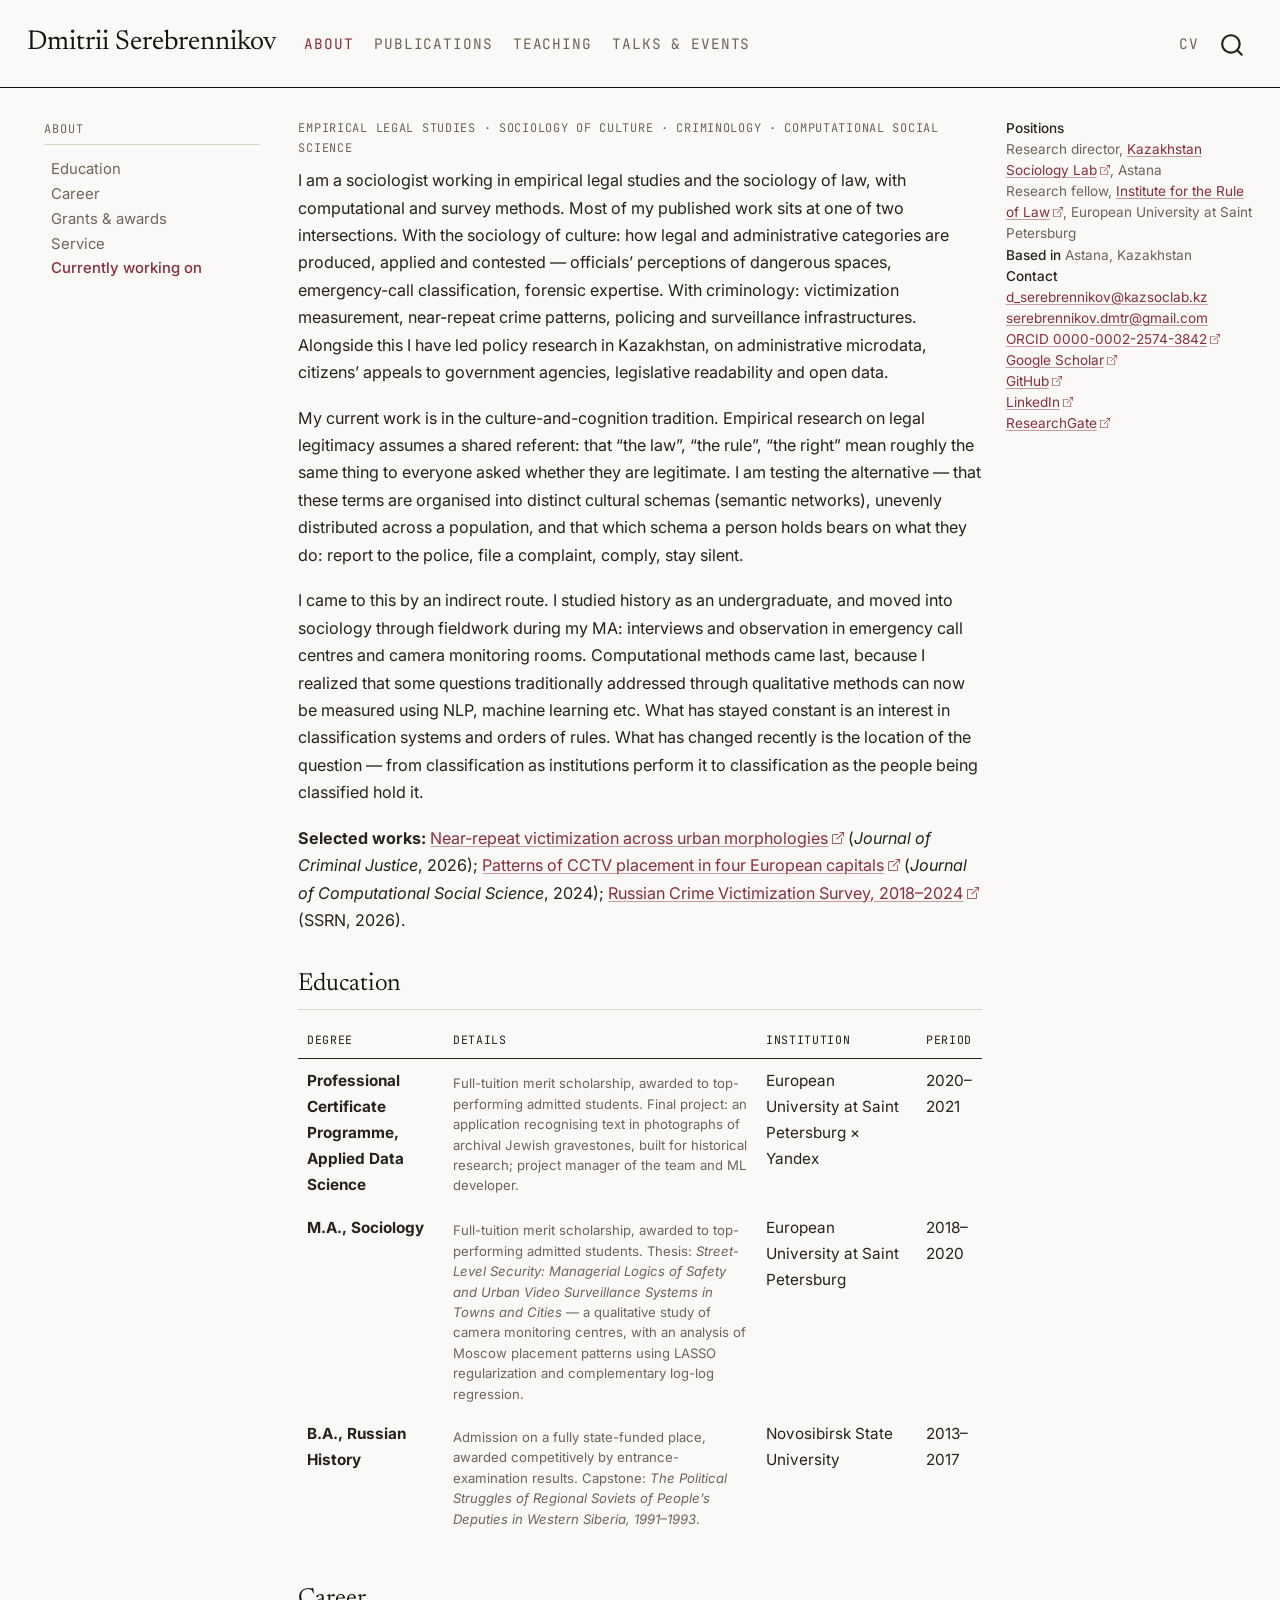
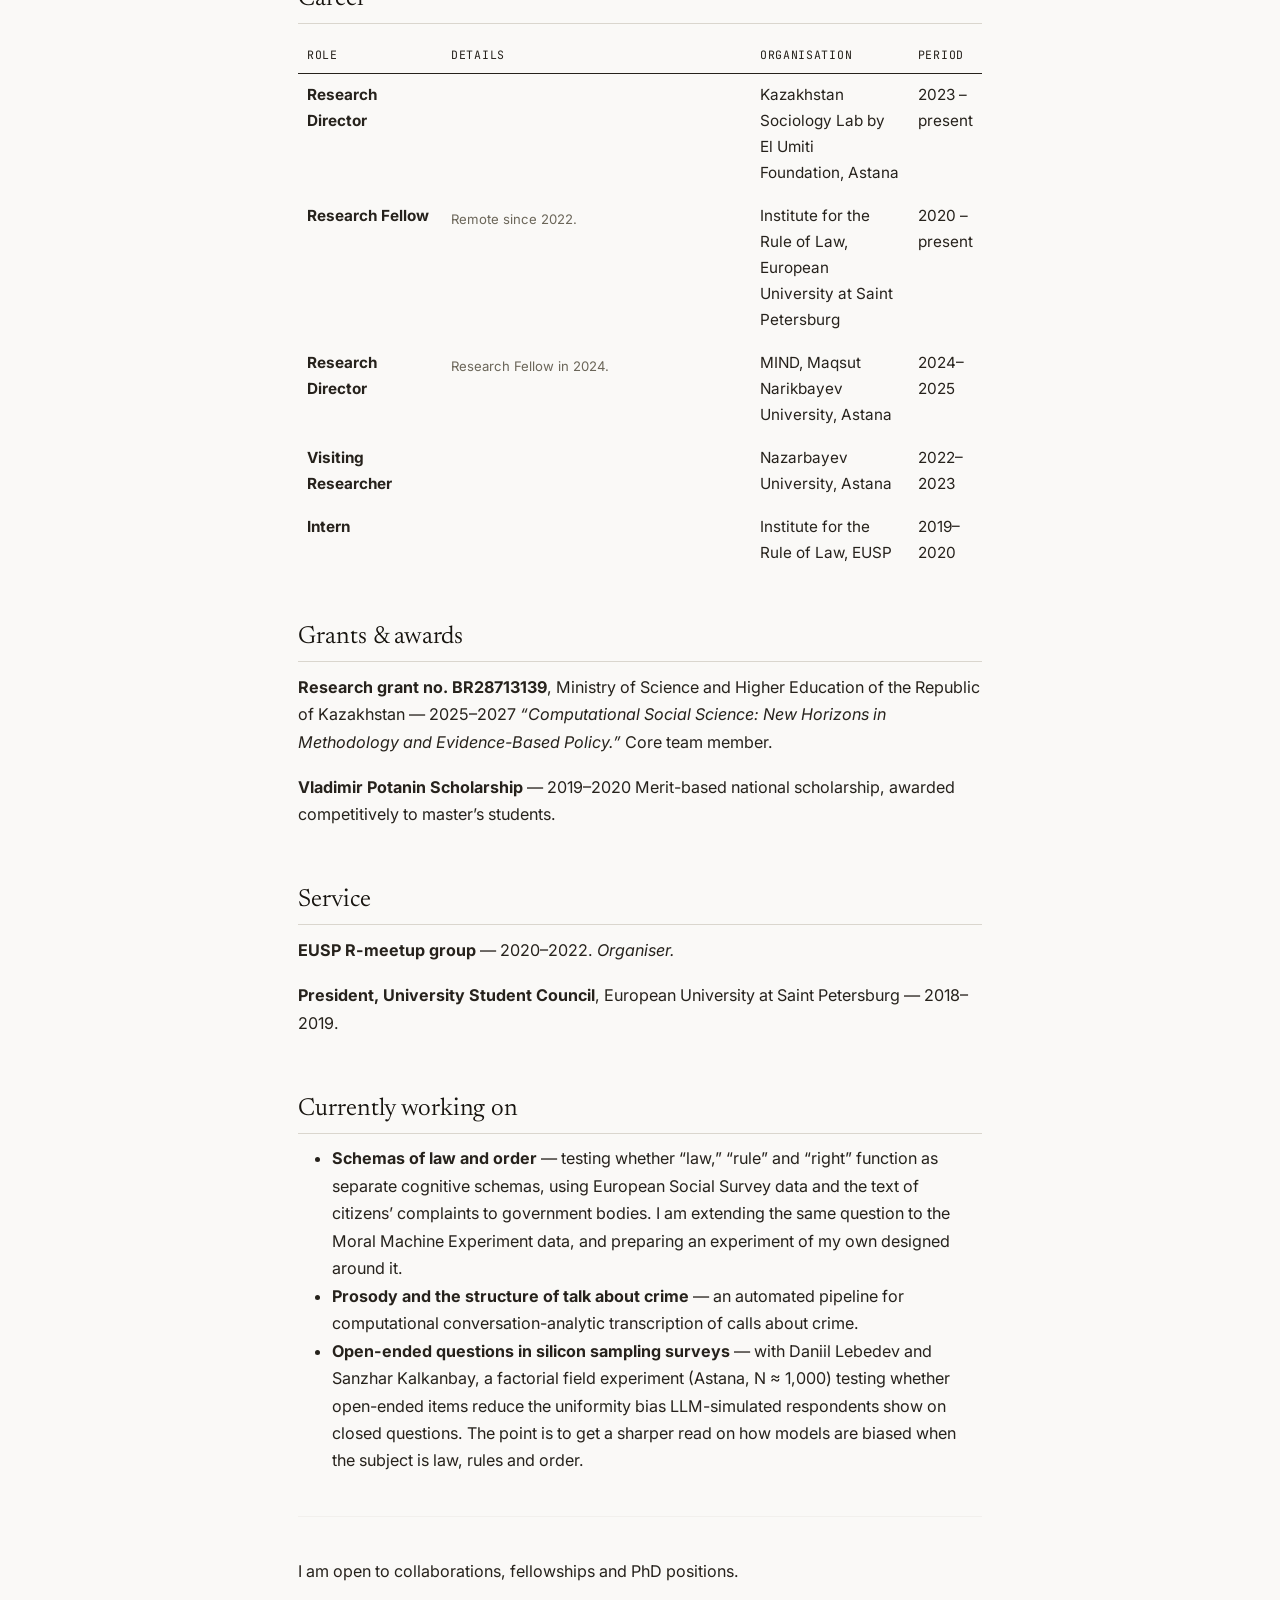
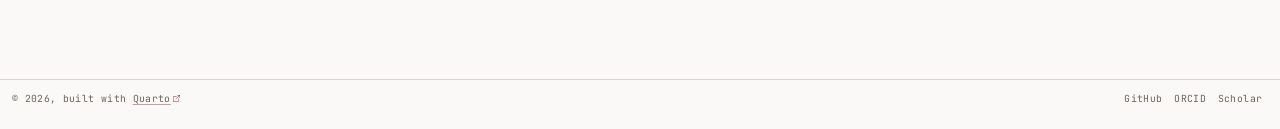
==== index.html @ 2fecc8e6 "Deploying to gh-pages from @ serebrennikov-dmtr/serebrennikov-dmtr.github.io@0b8e63c83296a8be839b1e1" ====
<!DOCTYPE html>
<html xmlns="http://www.w3.org/1999/xhtml" lang="en" xml:lang="en"><head>

<meta charset="utf-8">
<meta name="generator" content="quarto-1.10.18">

<meta name="viewport" content="width=device-width, initial-scale=1.0, user-scalable=yes">

<meta name="description" content="Empirical legal studies · Sociology of culture · Criminology · Computational social science">

<title>Dmitrii Serebrennikov</title>
<style>
/* Default styles provided by pandoc.
** See https://pandoc.org/MANUAL.html#variables-for-html for config info.
*/
span.smallcaps{font-variant: small-caps;}
div.columns{display: flex; gap: 1.5em;}
div.column{flex: auto;}
@media screen {
div.columns{gap: min(4vw, 1.5em);}
div.column{overflow-x: auto;}
}
div.hanging-indent{margin-left: 1.5em; text-indent: -1.5em;}
ul.task-list{list-style: none;}
ul.task-list li input[type="checkbox"] {
  width: 0.8em;
  margin: 0 0.8em 0.2em -1em; /* quarto-specific, see https://github.com/quarto-dev/quarto-cli/issues/4556 */ 
  vertical-align: middle;
}
</style>


<script src="site_libs/quarto-nav/quarto-nav.js"></script>
<script src="site_libs/quarto-nav/headroom.min.js"></script>
<script src="site_libs/clipboard/clipboard.min.js"></script>
<script src="site_libs/quarto-search/autocomplete.umd.js"></script>
<script src="site_libs/quarto-search/fuse.min.js"></script>
<script src="site_libs/quarto-search/quarto-search.js"></script>
<meta name="quarto:offset" content="./">
<link href="./assets/favicon.ico" rel="icon">
<script src="site_libs/quarto-html/quarto.js" type="module"></script>
<script src="site_libs/quarto-html/tabsets/tabsets.js" type="module"></script>
<script src="site_libs/quarto-html/popper.min.js"></script>
<script src="site_libs/quarto-html/tippy.umd.min.js"></script>
<script src="site_libs/quarto-html/anchor.min.js"></script>
<link href="site_libs/quarto-html/tippy.css" rel="stylesheet">
<link href="site_libs/quarto-html/quarto-syntax-highlighting-73b0ff3878a4e6fc3716dc69a6aaefa3.css" rel="stylesheet" id="quarto-text-highlighting-styles">
<script src="site_libs/bootstrap/bootstrap.min.js"></script>
<link href="site_libs/bootstrap/bootstrap-icons.css" rel="stylesheet">
<link href="site_libs/bootstrap/bootstrap-3cebc701bbd9d472ed4a271072807d91.min.css" rel="stylesheet" append-hash="true" id="quarto-bootstrap" data-mode="light">
<script id="quarto-search-options" type="application/json">{
  "location": "navbar",
  "copy-button": false,
  "collapse-after": 3,
  "panel-placement": "end",
  "type": "overlay",
  "limit": 50,
  "keyboard-shortcut": [
    "f",
    "/",
    "s"
  ],
  "show-item-context": false,
  "language": {
    "search-no-results-text": "No results",
    "search-matching-documents-text": "matching documents",
    "search-copy-link-title": "Copy link to search",
    "search-hide-matches-text": "Hide additional matches",
    "search-more-match-text": "more match in this document",
    "search-more-matches-text": "more matches in this document",
    "search-clear-button-title": "Clear",
    "search-text-placeholder": "",
    "search-detached-cancel-button-title": "Cancel",
    "search-submit-button-title": "Submit",
    "search-label": "Search"
  }
}</script>
<link rel="preconnect" href="https://fonts.googleapis.com">
<link rel="preconnect" href="https://fonts.gstatic.com" crossorigin="">
<link rel="stylesheet" href="https://fonts.googleapis.com/css2?family=Newsreader:opsz,wght@6..72,200..600&amp;family=Inter:wght@300..500&amp;family=JetBrains+Mono:wght@400&amp;display=swap">
<link rel="icon" href="./assets/favicon.ico" sizes="any">
<link rel="icon" type="image/png" sizes="32x32" href="./assets/favicon/favicon-32.png">
<link rel="icon" type="image/png" sizes="16x16" href="./assets/favicon/favicon-16.png">
<link rel="apple-touch-icon" sizes="180x180" href="./assets/favicon/apple-touch-icon.png">
<link rel="manifest" href="./assets/favicon/manifest.json">
<meta name="theme-color" content="#8B2E3C">
<style>
/* The name and its rule already live in the navbar brand — repeating them
   as an H1 on the About page itself was pure duplication. Page-scoped
   (included only from index.qmd), not sitewide: other pages' titles
   ("Publications" etc.) still differ from the brand text and earn their
   H1. */
#title-block-header { display: none; }
</style>


<meta property="og:title" content="Dmitrii Serebrennikov">
<meta property="og:description" content="Empirical legal studies · Sociology of culture · Criminology · Computational social science">
<meta property="og:image" content="https://serebrennikov-dmtr.github.io/assets/favicon/og-image.png">
<meta property="og:site_name" content="Dmitrii Serebrennikov">
<meta property="og:image:height" content="630">
<meta property="og:image:width" content="1200">
<meta name="twitter:title" content="Dmitrii Serebrennikov">
<meta name="twitter:description" content="Empirical legal studies · Sociology of culture · Criminology · Computational social science">
<meta name="twitter:image" content="https://serebrennikov-dmtr.github.io/assets/favicon/og-image.png">
<meta name="twitter:image-height" content="630">
<meta name="twitter:image-width" content="1200">
<meta name="twitter:card" content="summary_large_image">
</head>

<body class="floating nav-fixed slimcontent quarto-light">

<div id="quarto-search-results"></div>
  <header id="quarto-header" class="headroom fixed-top">
    <nav class="navbar navbar-expand-lg " data-bs-theme="dark">
      <div class="navbar-container container-fluid">
      <div class="navbar-brand-container mx-auto">
    <a class="navbar-brand" href="./index.html">
    <span class="navbar-title">Dmitrii Serebrennikov</span>
    </a>
  </div>
            <div id="quarto-search" class="" title="Search"></div>
          <button class="navbar-toggler" type="button" data-bs-toggle="collapse" data-bs-target="#navbarCollapse" aria-controls="navbarCollapse" role="menu" aria-expanded="false" aria-label="Toggle navigation" onclick="if (window.quartoToggleHeadroom) { window.quartoToggleHeadroom(); }">
  <span class="navbar-toggler-icon"></span>
</button>
          <div class="collapse navbar-collapse" id="navbarCollapse">
            <ul class="navbar-nav navbar-nav-scroll me-auto">
  <li class="nav-item">
    <a class="nav-link active" href="./index.html" aria-current="page"> 
<span class="menu-text">About</span></a>
  </li>  
  <li class="nav-item">
    <a class="nav-link" href="./publications.html"> 
<span class="menu-text">Publications</span></a>
  </li>  
  <li class="nav-item">
    <a class="nav-link" href="./teaching.html"> 
<span class="menu-text">Teaching</span></a>
  </li>  
  <li class="nav-item">
    <a class="nav-link" href="./talks.html"> 
<span class="menu-text">Talks &amp; Events</span></a>
  </li>  
</ul>
            <ul class="navbar-nav navbar-nav-scroll ms-auto">
  <li class="nav-item">
    <a class="nav-link" href="./assets/Serebrennikov_CV.pdf"> 
<span class="menu-text">CV</span></a>
  </li>  
</ul>
          </div> <!-- /navcollapse -->
            <div class="quarto-navbar-tools">
</div>
      </div> <!-- /container-fluid -->
    </nav>
</header>
<!-- content -->
<div id="quarto-content" class="quarto-container page-columns page-rows-contents page-layout-article page-navbar">
<!-- sidebar -->
  <nav id="quarto-sidebar" class="sidebar collapse collapse-horizontal quarto-sidebar-collapse-item sidebar-navigation floating overflow-auto">
    <nav id="TOC" role="doc-toc" class="toc-active">
    <h2 id="toc-title">About</h2>
   
  <ul>
  <li><a href="#education" id="toc-education" class="nav-link active" data-scroll-target="#education">Education</a></li>
  <li><a href="#career" id="toc-career" class="nav-link" data-scroll-target="#career">Career</a></li>
  <li><a href="#grants-awards" id="toc-grants-awards" class="nav-link" data-scroll-target="#grants-awards">Grants &amp; awards</a></li>
  <li><a href="#service" id="toc-service" class="nav-link" data-scroll-target="#service">Service</a></li>
  <li><a href="#currently-working-on" id="toc-currently-working-on" class="nav-link" data-scroll-target="#currently-working-on">Currently working on</a></li>
  </ul>
</nav>
</nav>
<div id="quarto-sidebar-glass" class="quarto-sidebar-collapse-item" data-bs-toggle="collapse" data-bs-target=".quarto-sidebar-collapse-item"></div>
<!-- margin-sidebar -->
    <div id="quarto-margin-sidebar" class="sidebar margin-sidebar zindex-bottom">
    </div>
<!-- main -->
<main class="content page-columns page-full" id="quarto-document-content">

<header id="title-block-header" class="quarto-title-block default">
<div class="quarto-title">
<h1 class="title">Dmitrii Serebrennikov</h1>
</div>

<div>
  <div class="description">
    Empirical legal studies · Sociology of culture · Criminology · Computational social science
  </div>
</div>


<div class="quarto-title-meta">

    
  
    
  </div>
  


</header>


<div class="content-block">
<p class="site-keywords">
Empirical legal studies · Sociology of culture · Criminology · Computational social science
</p>
</div>

<div class="no-row-height column-margin column-container"><div class="">
<p><strong>Positions</strong></p>
<p>Research director, <a href="https://kazsoclab.kz">Kazakhstan Sociology Lab</a>, Astana</p>
<p>Research fellow, <a href="https://enforce.spb.ru/en/">Institute for the Rule of Law</a>, European University at Saint Petersburg</p>
<p><strong>Based in</strong> Astana, Kazakhstan</p>
<p><strong>Contact</strong></p>
<p><a href="mailto:d_serebrennikov@kazsoclab.kz">d_serebrennikov@kazsoclab.kz</a></p>
<p><a href="mailto:serebrennikov.dmtr@gmail.com">serebrennikov.dmtr@gmail.com</a></p>
<p><a href="https://orcid.org/0000-0002-2574-3842">ORCID 0000-0002-2574-3842</a></p>
<p><a href="https://scholar.google.ru/citations?user=7AMjvF8AAAAJ">Google Scholar</a></p>
<p><a href="https://github.com/serebrennikov-dmtr">GitHub</a></p>
<p><a href="https://www.linkedin.com/in/dmitrii-serebrennikov">LinkedIn</a></p>
<p><a href="https://www.researchgate.net/profile/Dmitrii-Serebrennikov-3">ResearchGate</a></p>
</div></div><p>I am a sociologist working in empirical legal studies and the sociology of law, with computational and survey methods. Most of my published work sits at one of two intersections. With the sociology of culture: how legal and administrative categories are produced, applied and contested — officials’ perceptions of dangerous spaces, emergency-call classification, forensic expertise. With criminology: victimization measurement, near-repeat crime patterns, policing and surveillance infrastructures. Alongside this I have led policy research in Kazakhstan, on administrative microdata, citizens’ appeals to government agencies, legislative readability and open data.</p>
<p>My current work is in the culture-and-cognition tradition. Empirical research on legal legitimacy assumes a shared referent: that “the law”, “the rule”, “the right” mean roughly the same thing to everyone asked whether they are legitimate. I am testing the alternative — that these terms are organised into distinct cultural schemas (semantic networks), unevenly distributed across a population, and that which schema a person holds bears on what they do: report to the police, file a complaint, comply, stay silent.</p>
<p>I came to this by an indirect route. I studied history as an undergraduate, and moved into sociology through fieldwork during my MA: interviews and observation in emergency call centres and camera monitoring rooms. Computational methods came last, because I realized that some questions traditionally addressed through qualitative methods can now be measured using NLP, machine learning etc. What has stayed constant is an interest in classification systems and orders of rules. What has changed recently is the location of the question — from classification as institutions perform it to classification as the people being classified hold it.</p>
<p><strong>Selected works:</strong> <a href="https://doi.org/10.1016/j.jcrimjus.2025.102551">Near-repeat victimization across urban morphologies</a> (<em>Journal of Criminal Justice</em>, 2026); <a href="https://doi.org/10.1007/s42001-024-00323-1">Patterns of CCTV placement in four European capitals</a> (<em>Journal of Computational Social Science</em>, 2024); <a href="https://dx.doi.org/10.2139/ssrn.6418058">Russian Crime Victimization Survey, 2018–2024</a> (SSRN, 2026).</p>
<section id="education" class="level2">
<h2 class="anchored" data-anchor-id="education">Education</h2>
<table class="caption-top table">
<colgroup>
<col style="width: 21%">
<col style="width: 45%">
<col style="width: 23%">
<col style="width: 8%">
</colgroup>
<thead>
<tr class="header">
<th>Degree</th>
<th>Details</th>
<th>Institution</th>
<th>Period</th>
</tr>
</thead>
<tbody>
<tr class="odd">
<td><strong>Professional Certificate Programme, Applied Data Science</strong></td>
<td><span class="table-note">Full-tuition merit scholarship, awarded to top-performing admitted students. Final project: an application recognising text in photographs of archival Jewish gravestones, built for historical research; project manager of the team and ML developer.</span></td>
<td>European University at Saint Petersburg × Yandex</td>
<td>2020–2021</td>
</tr>
<tr class="even">
<td><strong>M.A., Sociology</strong></td>
<td><span class="table-note">Full-tuition merit scholarship, awarded to top-performing admitted students. Thesis: <em>Street-Level Security: Managerial Logics of Safety and Urban Video Surveillance Systems in Towns and Cities</em> — a qualitative study of camera monitoring centres, with an analysis of Moscow placement patterns using LASSO regularization and complementary log-log regression.</span></td>
<td>European University at Saint Petersburg</td>
<td>2018–2020</td>
</tr>
<tr class="odd">
<td><strong>B.A., Russian History</strong></td>
<td><span class="table-note">Admission on a fully state-funded place, awarded competitively by entrance-examination results. Capstone: <em>The Political Struggles of Regional Soviets of People’s Deputies in Western Siberia, 1991–1993</em>.</span></td>
<td>Novosibirsk State University</td>
<td>2013–2017</td>
</tr>
</tbody>
</table>
</section>
<section id="career" class="level2">
<h2 class="anchored" data-anchor-id="career">Career</h2>
<table class="caption-top table">
<colgroup>
<col style="width: 21%">
<col style="width: 45%">
<col style="width: 23%">
<col style="width: 8%">
</colgroup>
<thead>
<tr class="header">
<th>Role</th>
<th>Details</th>
<th>Organisation</th>
<th>Period</th>
</tr>
</thead>
<tbody>
<tr class="odd">
<td><strong>Research Director</strong></td>
<td></td>
<td>Kazakhstan Sociology Lab by El Umiti Foundation, Astana</td>
<td>2023 – present</td>
</tr>
<tr class="even">
<td><strong>Research Fellow</strong></td>
<td><span class="table-note">Remote since 2022.</span></td>
<td>Institute for the Rule of Law, European University at Saint Petersburg</td>
<td>2020 – present</td>
</tr>
<tr class="odd">
<td><strong>Research Director</strong></td>
<td><span class="table-note">Research Fellow in 2024.</span></td>
<td>MIND, Maqsut Narikbayev University, Astana</td>
<td>2024–2025</td>
</tr>
<tr class="even">
<td><strong>Visiting Researcher</strong></td>
<td></td>
<td>Nazarbayev University, Astana</td>
<td>2022–2023</td>
</tr>
<tr class="odd">
<td><strong>Intern</strong></td>
<td></td>
<td>Institute for the Rule of Law, EUSP</td>
<td>2019–2020</td>
</tr>
</tbody>
</table>
</section>
<section id="grants-awards" class="level2">
<h2 class="anchored" data-anchor-id="grants-awards">Grants &amp; awards</h2>
<p><strong>Research grant no. BR28713139</strong>, Ministry of Science and Higher Education of the Republic of Kazakhstan — 2025–2027 <em>“Computational Social Science: New Horizons in Methodology and Evidence-Based Policy.”</em> Core team member.</p>
<p><strong>Vladimir Potanin Scholarship</strong> — 2019–2020 Merit-based national scholarship, awarded competitively to master’s students.</p>
</section>
<section id="service" class="level2">
<h2 class="anchored" data-anchor-id="service">Service</h2>
<p><strong>EUSP R-meetup group</strong> — 2020–2022. <em>Organiser.</em></p>
<p><strong>President, University Student Council</strong>, European University at Saint Petersburg — 2018–2019.</p>
</section>
<section id="currently-working-on" class="level2">
<h2 class="anchored" data-anchor-id="currently-working-on">Currently working on</h2>
<ul>
<li><strong>Schemas of law and order</strong> — testing whether “law,” “rule” and “right” function as separate cognitive schemas, using European Social Survey data and the text of citizens’ complaints to government bodies. I am extending the same question to the Moral Machine Experiment data, and preparing an experiment of my own designed around it.</li>
<li><strong>Prosody and the structure of talk about crime</strong> — an automated pipeline for computational conversation-analytic transcription of calls about crime.</li>
<li><strong>Open-ended questions in silicon sampling surveys</strong> — with Daniil Lebedev and Sanzhar Kalkanbay, a factorial field experiment (Astana, N ≈ 1,000) testing whether open-ended items reduce the uniformity bias LLM-simulated respondents show on closed questions. The point is to get a sharper read on how models are biased when the subject is law, rules and order.</li>
</ul>
<hr>
<p>I am open to collaborations, fellowships and PhD positions.</p>


</section>

</main> <!-- /main -->
<script id="quarto-html-after-body" type="application/javascript">
  window.document.addEventListener("DOMContentLoaded", function (event) {
    const icon = "";
    const anchorJS = new window.AnchorJS();
    anchorJS.options = {
      placement: 'right',
      icon: icon
    };
    anchorJS.add('.anchored');
    const isCodeAnnotation = (el) => {
      for (const clz of el.classList) {
        if (clz.startsWith('code-annotation-')) {                     
          return true;
        }
      }
      return false;
    }
    const onCopySuccess = function(e) {
      // button target
      const button = e.trigger;
      // don't keep focus
      button.blur();
      // flash "checked"
      button.classList.add('code-copy-button-checked');
      var currentTitle = button.getAttribute("title");
      button.setAttribute("title", "Copied!");
      let tooltip;
      if (window.bootstrap) {
        button.setAttribute("data-bs-toggle", "tooltip");
        button.setAttribute("data-bs-placement", "left");
        button.setAttribute("data-bs-title", "Copied!");
        tooltip = new bootstrap.Tooltip(button, 
          { trigger: "manual", 
            customClass: "code-copy-button-tooltip",
            offset: [0, -8]});
        tooltip.show();    
      }
      setTimeout(function() {
        if (tooltip) {
          tooltip.hide();
          button.removeAttribute("data-bs-title");
          button.removeAttribute("data-bs-toggle");
          button.removeAttribute("data-bs-placement");
        }
        button.setAttribute("title", currentTitle);
        button.classList.remove('code-copy-button-checked');
      }, 1000);
      // clear code selection
      e.clearSelection();
    }
    const getTextToCopy = function(trigger) {
      const outerScaffold = trigger.parentElement.cloneNode(true);
      const codeEl = outerScaffold.querySelector('code');
      for (const childEl of codeEl.children) {
        if (isCodeAnnotation(childEl)) {
          childEl.remove();
        }
      }
      return codeEl.innerText;
    }
    const clipboard = new window.ClipboardJS('.code-copy-button:not([data-in-quarto-modal])', {
      text: getTextToCopy
    });
    clipboard.on('success', onCopySuccess);
    if (window.document.getElementById('quarto-embedded-source-code-modal')) {
      const clipboardModal = new window.ClipboardJS('.code-copy-button[data-in-quarto-modal]', {
        text: getTextToCopy,
        container: window.document.getElementById('quarto-embedded-source-code-modal')
      });
      clipboardModal.on('success', onCopySuccess);
    }
      var localhostRegex = new RegExp(/^(?:http|https):\/\/localhost\:?[0-9]*\//);
      var mailtoRegex = new RegExp(/^mailto:/);
        var filterRegex = new RegExp("https:\/\/serebrennikov-dmtr\.github\.io");
      var isInternal = (href) => {
          return filterRegex.test(href) || localhostRegex.test(href) || mailtoRegex.test(href);
      }
      // Inspect non-navigation links and adorn them if external
     var links = window.document.querySelectorAll('a[href]:not(.nav-link):not(.navbar-brand):not(.toc-action):not(.sidebar-link):not(.sidebar-item-toggle):not(.pagination-link):not(.no-external):not([aria-hidden]):not(.dropdown-item):not(.quarto-navigation-tool):not(.about-link)');
      for (var i=0; i<links.length; i++) {
        const link = links[i];
        if (!isInternal(link.href)) {
          // undo the damage that might have been done by quarto-nav.js in the case of
          // links that we want to consider external
          if (link.dataset.originalHref !== undefined) {
            link.href = link.dataset.originalHref;
          }
            // target, if specified
            link.setAttribute("target", "_blank");
            if (link.getAttribute("rel") === null) {
              link.setAttribute("rel", "noopener");
            }
            // default icon
            link.classList.add("external");
        }
      }
    function tippyHover(el, contentFn, onTriggerFn, onUntriggerFn) {
      const config = {
        allowHTML: true,
        maxWidth: 500,
        delay: 100,
        arrow: false,
        appendTo: function(el) {
            return el.parentElement;
        },
        interactive: true,
        interactiveBorder: 10,
        theme: 'quarto',
        placement: 'bottom-start',
      };
      if (contentFn) {
        config.content = contentFn;
      }
      if (onTriggerFn) {
        config.onTrigger = onTriggerFn;
      }
      if (onUntriggerFn) {
        config.onUntrigger = onUntriggerFn;
      }
      window.tippy(el, config); 
    }
    const noterefs = window.document.querySelectorAll('a[role="doc-noteref"]');
    for (var i=0; i<noterefs.length; i++) {
      const ref = noterefs[i];
      tippyHover(ref, function() {
        // use id or data attribute instead here
        let href = ref.getAttribute('data-footnote-href') || ref.getAttribute('href');
        try { href = new URL(href).hash; } catch {}
        const id = href.replace(/^#\/?/, "");
        const note = window.document.getElementById(id);
        if (note) {
          return note.innerHTML;
        } else {
          return "";
        }
      });
    }
    const xrefs = window.document.querySelectorAll('a.quarto-xref');
    const processXRef = (id, note) => {
      // Strip column container classes
      const stripColumnClz = (el) => {
        el.classList.remove("page-full", "page-columns");
        if (el.children) {
          for (const child of el.children) {
            stripColumnClz(child);
          }
        }
      }
      stripColumnClz(note)
      if (id === null || id.startsWith('sec-')) {
        // Special case sections, only their first couple elements
        const container = document.createElement("div");
        if (note.children && note.children.length > 2) {
          container.appendChild(note.children[0].cloneNode(true));
          for (let i = 1; i < note.children.length; i++) {
            const child = note.children[i];
            if (child.tagName === "P" && child.innerText === "") {
              continue;
            } else {
              container.appendChild(child.cloneNode(true));
              break;
            }
          }
          if (window.Quarto?.typesetMath) {
            window.Quarto.typesetMath(container);
          }
          return container.innerHTML
        } else {
          if (window.Quarto?.typesetMath) {
            window.Quarto.typesetMath(note);
          }
          return note.innerHTML;
        }
      } else {
        // Remove any anchor links if they are present
        const anchorLink = note.querySelector('a.anchorjs-link');
        if (anchorLink) {
          anchorLink.remove();
        }
        if (window.Quarto?.typesetMath) {
          window.Quarto.typesetMath(note);
        }
        if (note.classList.contains("callout")) {
          return note.outerHTML;
        } else {
          return note.innerHTML;
        }
      }
    }
    for (var i=0; i<xrefs.length; i++) {
      const xref = xrefs[i];
      tippyHover(xref, undefined, function(instance) {
        instance.disable();
        let url = xref.getAttribute('href');
        let hash = undefined; 
        if (url.startsWith('#')) {
          hash = url;
        } else {
          try { hash = new URL(url).hash; } catch {}
        }
        if (hash) {
          const id = hash.replace(/^#\/?/, "");
          const note = window.document.getElementById(id);
          if (note !== null) {
            try {
              const html = processXRef(id, note.cloneNode(true));
              instance.setContent(html);
            } finally {
              instance.enable();
              instance.show();
            }
          } else {
            // See if we can fetch this
            fetch(url.split('#')[0])
            .then(res => res.text())
            .then(html => {
              const parser = new DOMParser();
              const htmlDoc = parser.parseFromString(html, "text/html");
              const note = htmlDoc.getElementById(id);
              if (note !== null) {
                const html = processXRef(id, note);
                instance.setContent(html);
              } 
            }).finally(() => {
              instance.enable();
              instance.show();
            });
          }
        } else {
          // See if we can fetch a full url (with no hash to target)
          // This is a special case and we should probably do some content thinning / targeting
          fetch(url)
          .then(res => res.text())
          .then(html => {
            const parser = new DOMParser();
            const htmlDoc = parser.parseFromString(html, "text/html");
            const note = htmlDoc.querySelector('main.content');
            if (note !== null) {
              // This should only happen for chapter cross references
              // (since there is no id in the URL)
              // remove the first header
              if (note.children.length > 0 && note.children[0].tagName === "HEADER") {
                note.children[0].remove();
              }
              const html = processXRef(null, note);
              instance.setContent(html);
            } 
          }).finally(() => {
            instance.enable();
            instance.show();
          });
        }
      }, function(instance) {
      });
    }
        let selectedAnnoteEl;
        const selectorForAnnotation = ( cell, annotation) => {
          let cellAttr = 'data-code-cell="' + cell + '"';
          let lineAttr = 'data-code-annotation="' +  annotation + '"';
          const selector = 'span[' + cellAttr + '][' + lineAttr + ']';
          return selector;
        }
        const selectCodeLines = (annoteEl) => {
          const doc = window.document;
          const targetCell = annoteEl.getAttribute("data-target-cell");
          const targetAnnotation = annoteEl.getAttribute("data-target-annotation");
          const annoteSpan = window.document.querySelector(selectorForAnnotation(targetCell, targetAnnotation));
          const lines = annoteSpan.getAttribute("data-code-lines").split(",");
          const lineIds = lines.map((line) => {
            return targetCell + "-" + line;
          })
          let top = null;
          let height = null;
          let parent = null;
          if (lineIds.length > 0) {
              //compute the position of the single el (top and bottom and make a div)
              const el = window.document.getElementById(lineIds[0]);
              top = el.offsetTop;
              height = el.offsetHeight;
              parent = el.parentElement.parentElement;
            if (lineIds.length > 1) {
              const lastEl = window.document.getElementById(lineIds[lineIds.length - 1]);
              const bottom = lastEl.offsetTop + lastEl.offsetHeight;
              height = bottom - top;
            }
            if (top !== null && height !== null && parent !== null) {
              // cook up a div (if necessary) and position it 
              let div = window.document.getElementById("code-annotation-line-highlight");
              if (div === null) {
                div = window.document.createElement("div");
                div.setAttribute("id", "code-annotation-line-highlight");
                div.style.position = 'absolute';
                parent.appendChild(div);
              }
              div.style.top = top - 2 + "px";
              div.style.height = height + 4 + "px";
              div.style.left = 0;
              let gutterDiv = window.document.getElementById("code-annotation-line-highlight-gutter");
              if (gutterDiv === null) {
                gutterDiv = window.document.createElement("div");
                gutterDiv.setAttribute("id", "code-annotation-line-highlight-gutter");
                gutterDiv.style.position = 'absolute';
                const codeCell = window.document.getElementById(targetCell);
                const gutter = codeCell.querySelector('.code-annotation-gutter');
                gutter.appendChild(gutterDiv);
              }
              gutterDiv.style.top = top - 2 + "px";
              gutterDiv.style.height = height + 4 + "px";
            }
            selectedAnnoteEl = annoteEl;
          }
        };
        const unselectCodeLines = () => {
          const elementsIds = ["code-annotation-line-highlight", "code-annotation-line-highlight-gutter"];
          elementsIds.forEach((elId) => {
            const div = window.document.getElementById(elId);
            if (div) {
              div.remove();
            }
          });
          selectedAnnoteEl = undefined;
        };
          // Handle positioning of the toggle
      window.addEventListener(
        "resize",
        throttle(() => {
          elRect = undefined;
          if (selectedAnnoteEl) {
            selectCodeLines(selectedAnnoteEl);
          }
        }, 10)
      );
      function throttle(fn, ms) {
      let throttle = false;
      let timer;
        return (...args) => {
          if(!throttle) { // first call gets through
              fn.apply(this, args);
              throttle = true;
          } else { // all the others get throttled
              if(timer) clearTimeout(timer); // cancel #2
              timer = setTimeout(() => {
                fn.apply(this, args);
                timer = throttle = false;
              }, ms);
          }
        };
      }
        // Attach click handler to the DT
        const annoteDls = window.document.querySelectorAll('dt[data-target-cell]');
        for (const annoteDlNode of annoteDls) {
          annoteDlNode.addEventListener('click', (event) => {
            const clickedEl = event.target;
            if (clickedEl !== selectedAnnoteEl) {
              unselectCodeLines();
              const activeEl = window.document.querySelector('dt[data-target-cell].code-annotation-active');
              if (activeEl) {
                activeEl.classList.remove('code-annotation-active');
              }
              selectCodeLines(clickedEl);
              clickedEl.classList.add('code-annotation-active');
            } else {
              // Unselect the line
              unselectCodeLines();
              clickedEl.classList.remove('code-annotation-active');
            }
          });
        }
    const findCites = (el) => {
      const parentEl = el.parentElement;
      if (parentEl) {
        const cites = parentEl.dataset.cites;
        if (cites) {
          return {
            el,
            cites: cites.split(' ')
          };
        } else {
          return findCites(el.parentElement)
        }
      } else {
        return undefined;
      }
    };
    var bibliorefs = window.document.querySelectorAll('a[role="doc-biblioref"]');
    for (var i=0; i<bibliorefs.length; i++) {
      const ref = bibliorefs[i];
      const citeInfo = findCites(ref);
      if (citeInfo) {
        tippyHover(citeInfo.el, function() {
          var popup = window.document.createElement('div');
          citeInfo.cites.forEach(function(cite) {
            var citeDiv = window.document.createElement('div');
            citeDiv.classList.add('hanging-indent');
            citeDiv.classList.add('csl-entry');
            var biblioDiv = window.document.getElementById('ref-' + cite);
            if (biblioDiv) {
              citeDiv.innerHTML = biblioDiv.innerHTML;
            }
            popup.appendChild(citeDiv);
          });
          return popup.innerHTML;
        });
      }
    }
  });
  </script>
</div> <!-- /content -->
<footer class="footer">
  <div class="nav-footer">
    <div class="nav-footer-left">
<p>© 2026, built with <a href="https://quarto.org" target="_blank">Quarto</a></p>
</div>   
    <div class="nav-footer-center">
      &nbsp;
    </div>
    <div class="nav-footer-right">
      <ul class="footer-items list-unstyled">
    <li class="nav-item">
    <a class="nav-link" href="https://github.com/serebrennikov-dmtr">
<p>GitHub</p>
</a>
  </li>  
    <li class="nav-item">
    <a class="nav-link" href="https://orcid.org/0000-0002-2574-3842">
<p>ORCID</p>
</a>
  </li>  
    <li class="nav-item">
    <a class="nav-link" href="https://scholar.google.ru/citations?user=7AMjvF8AAAAJ">
<p>Scholar</p>
</a>
  </li>  
</ul>
    </div>
  </div>
</footer>




</body></html>
---- site_libs/quarto-html/tippy.css ----
.tippy-box[data-animation=fade][data-state=hidden]{opacity:0}[data-tippy-root]{max-width:calc(100vw - 10px)}.tippy-box{position:relative;background-color:#333;color:#fff;border-radius:4px;font-size:14px;line-height:1.4;white-space:normal;outline:0;transition-property:transform,visibility,opacity}.tippy-box[data-placement^=top]>.tippy-arrow{bottom:0}.tippy-box[data-placement^=top]>.tippy-arrow:before{bottom:-7px;left:0;border-width:8px 8px 0;border-top-color:initial;transform-origin:center top}.tippy-box[data-placement^=bottom]>.tippy-arrow{top:0}.tippy-box[data-placement^=bottom]>.tippy-arrow:before{top:-7px;left:0;border-width:0 8px 8px;border-bottom-color:initial;transform-origin:center bottom}.tippy-box[data-placement^=left]>.tippy-arrow{right:0}.tippy-box[data-placement^=left]>.tippy-arrow:before{border-width:8px 0 8px 8px;border-left-color:initial;right:-7px;transform-origin:center left}.tippy-box[data-placement^=right]>.tippy-arrow{left:0}.tippy-box[data-placement^=right]>.tippy-arrow:before{left:-7px;border-width:8px 8px 8px 0;border-right-color:initial;transform-origin:center right}.tippy-box[data-inertia][data-state=visible]{transition-timing-function:cubic-bezier(.54,1.5,.38,1.11)}.tippy-arrow{width:16px;height:16px;color:#333}.tippy-arrow:before{content:"";position:absolute;border-color:transparent;border-style:solid}.tippy-content{position:relative;padding:5px 9px;z-index:1}
---- site_libs/quarto-html/quarto-syntax-highlighting-73b0ff3878a4e6fc3716dc69a6aaefa3.css ----
/* quarto syntax highlight colors */
:root {
  --quarto-hl-ot-color: #003B4F;
  --quarto-hl-at-color: #657422;
  --quarto-hl-ss-color: #20794D;
  --quarto-hl-an-color: #5E5E5E;
  --quarto-hl-fu-color: #4758AB;
  --quarto-hl-st-color: #20794D;
  --quarto-hl-cf-color: #003B4F;
  --quarto-hl-op-color: #5E5E5E;
  --quarto-hl-er-color: #AD0000;
  --quarto-hl-bn-color: #AD0000;
  --quarto-hl-al-color: #AD0000;
  --quarto-hl-va-color: #111111;
  --quarto-hl-bu-color: inherit;
  --quarto-hl-ex-color: inherit;
  --quarto-hl-pp-color: #AD0000;
  --quarto-hl-in-color: #5E5E5E;
  --quarto-hl-vs-color: #20794D;
  --quarto-hl-wa-color: #5E5E5E;
  --quarto-hl-do-color: #5E5E5E;
  --quarto-hl-im-color: #00769E;
  --quarto-hl-ch-color: #20794D;
  --quarto-hl-dt-color: #AD0000;
  --quarto-hl-fl-color: #AD0000;
  --quarto-hl-co-color: #5E5E5E;
  --quarto-hl-cv-color: #5E5E5E;
  --quarto-hl-cn-color: #8f5902;
  --quarto-hl-sc-color: #5E5E5E;
  --quarto-hl-dv-color: #AD0000;
  --quarto-hl-kw-color: #003B4F;
}

/* other quarto variables */
:root {
  --quarto-font-monospace: "JetBrains Mono", ui-monospace, SFMono-Regular, Menlo, monospace;
}

/* syntax highlight based on Pandoc's rules */
pre > code.sourceCode > span {
  color: #003B4F;
}

code.sourceCode > span {
  color: #003B4F;
}

div.sourceCode,
div.sourceCode pre.sourceCode {
  color: #003B4F;
}

/* Normal */
code span {
  color: #003B4F;
}

/* Alert */
code span.al {
  color: #AD0000;
  font-style: inherit;
}

/* Annotation */
code span.an {
  color: #5E5E5E;
  font-style: inherit;
}

/* Attribute */
code span.at {
  color: #657422;
  font-style: inherit;
}

/* BaseN */
code span.bn {
  color: #AD0000;
  font-style: inherit;
}

/* BuiltIn */
code span.bu {
  font-style: inherit;
}

/* ControlFlow */
code span.cf {
  color: #003B4F;
  font-weight: bold;
  font-style: inherit;
}

/* Char */
code span.ch {
  color: #20794D;
  font-style: inherit;
}

/* Constant */
code span.cn {
  color: #8f5902;
  font-style: inherit;
}

/* Comment */
code span.co {
  color: #5E5E5E;
  font-style: inherit;
}

/* CommentVar */
code span.cv {
  color: #5E5E5E;
  font-style: italic;
}

/* Documentation */
code span.do {
  color: #5E5E5E;
  font-style: italic;
}

/* DataType */
code span.dt {
  color: #AD0000;
  font-style: inherit;
}

/* DecVal */
code span.dv {
  color: #AD0000;
  font-style: inherit;
}

/* Error */
code span.er {
  color: #AD0000;
  font-style: inherit;
}

/* Extension */
code span.ex {
  font-style: inherit;
}

/* Float */
code span.fl {
  color: #AD0000;
  font-style: inherit;
}

/* Function */
code span.fu {
  color: #4758AB;
  font-style: inherit;
}

/* Import */
code span.im {
  color: #00769E;
  font-style: inherit;
}

/* Information */
code span.in {
  color: #5E5E5E;
  font-style: inherit;
}

/* Keyword */
code span.kw {
  color: #003B4F;
  font-weight: bold;
  font-style: inherit;
}

/* Operator */
code span.op {
  color: #5E5E5E;
  font-style: inherit;
}

/* Other */
code span.ot {
  color: #003B4F;
  font-style: inherit;
}

/* Preprocessor */
code span.pp {
  color: #AD0000;
  font-style: inherit;
}

/* SpecialChar */
code span.sc {
  color: #5E5E5E;
  font-style: inherit;
}

/* SpecialString */
code span.ss {
  color: #20794D;
  font-style: inherit;
}

/* String */
code span.st {
  color: #20794D;
  font-style: inherit;
}

/* Variable */
code span.va {
  color: #111111;
  font-style: inherit;
}

/* VerbatimString */
code span.vs {
  color: #20794D;
  font-style: inherit;
}

/* Warning */
code span.wa {
  color: #5E5E5E;
  font-style: italic;
}

.prevent-inlining {
  content: "</";
}

/*# sourceMappingURL=e4e25645e3e45fd2347f0fd28fc638a7.css.map */
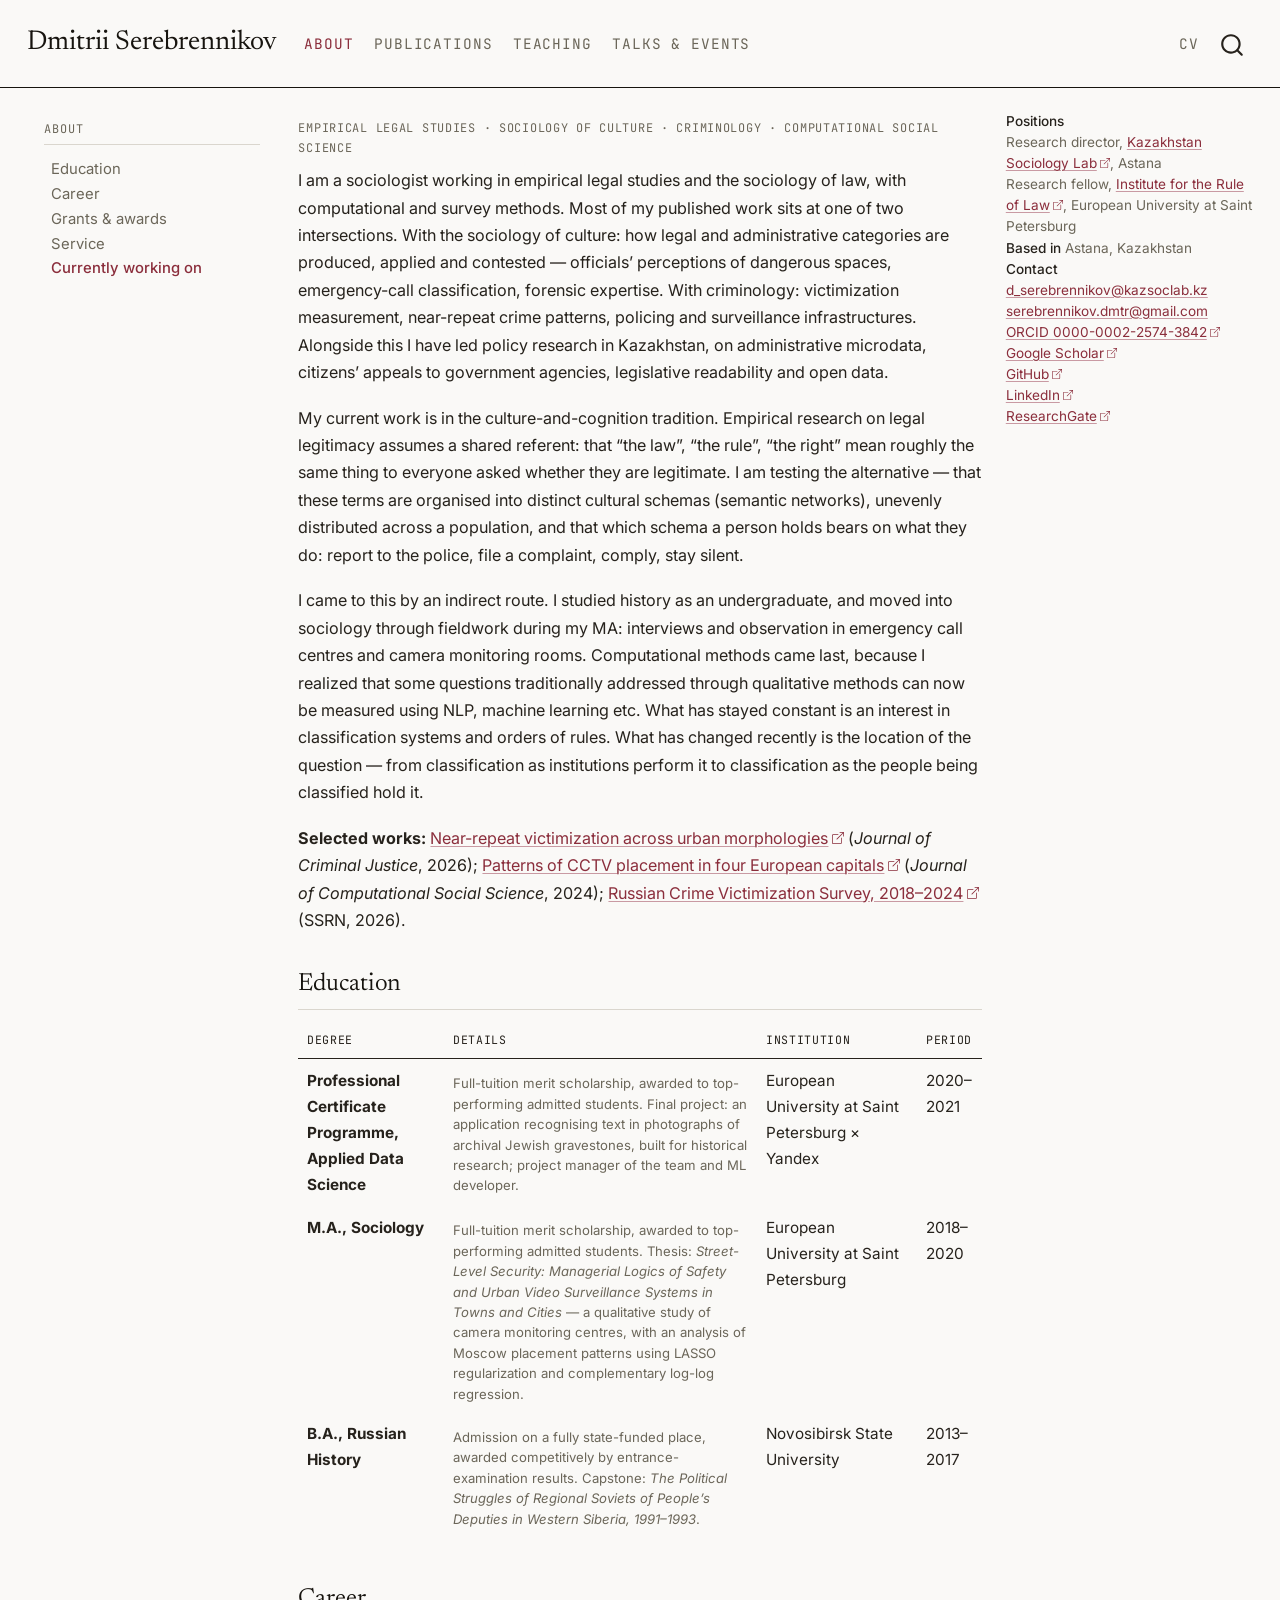
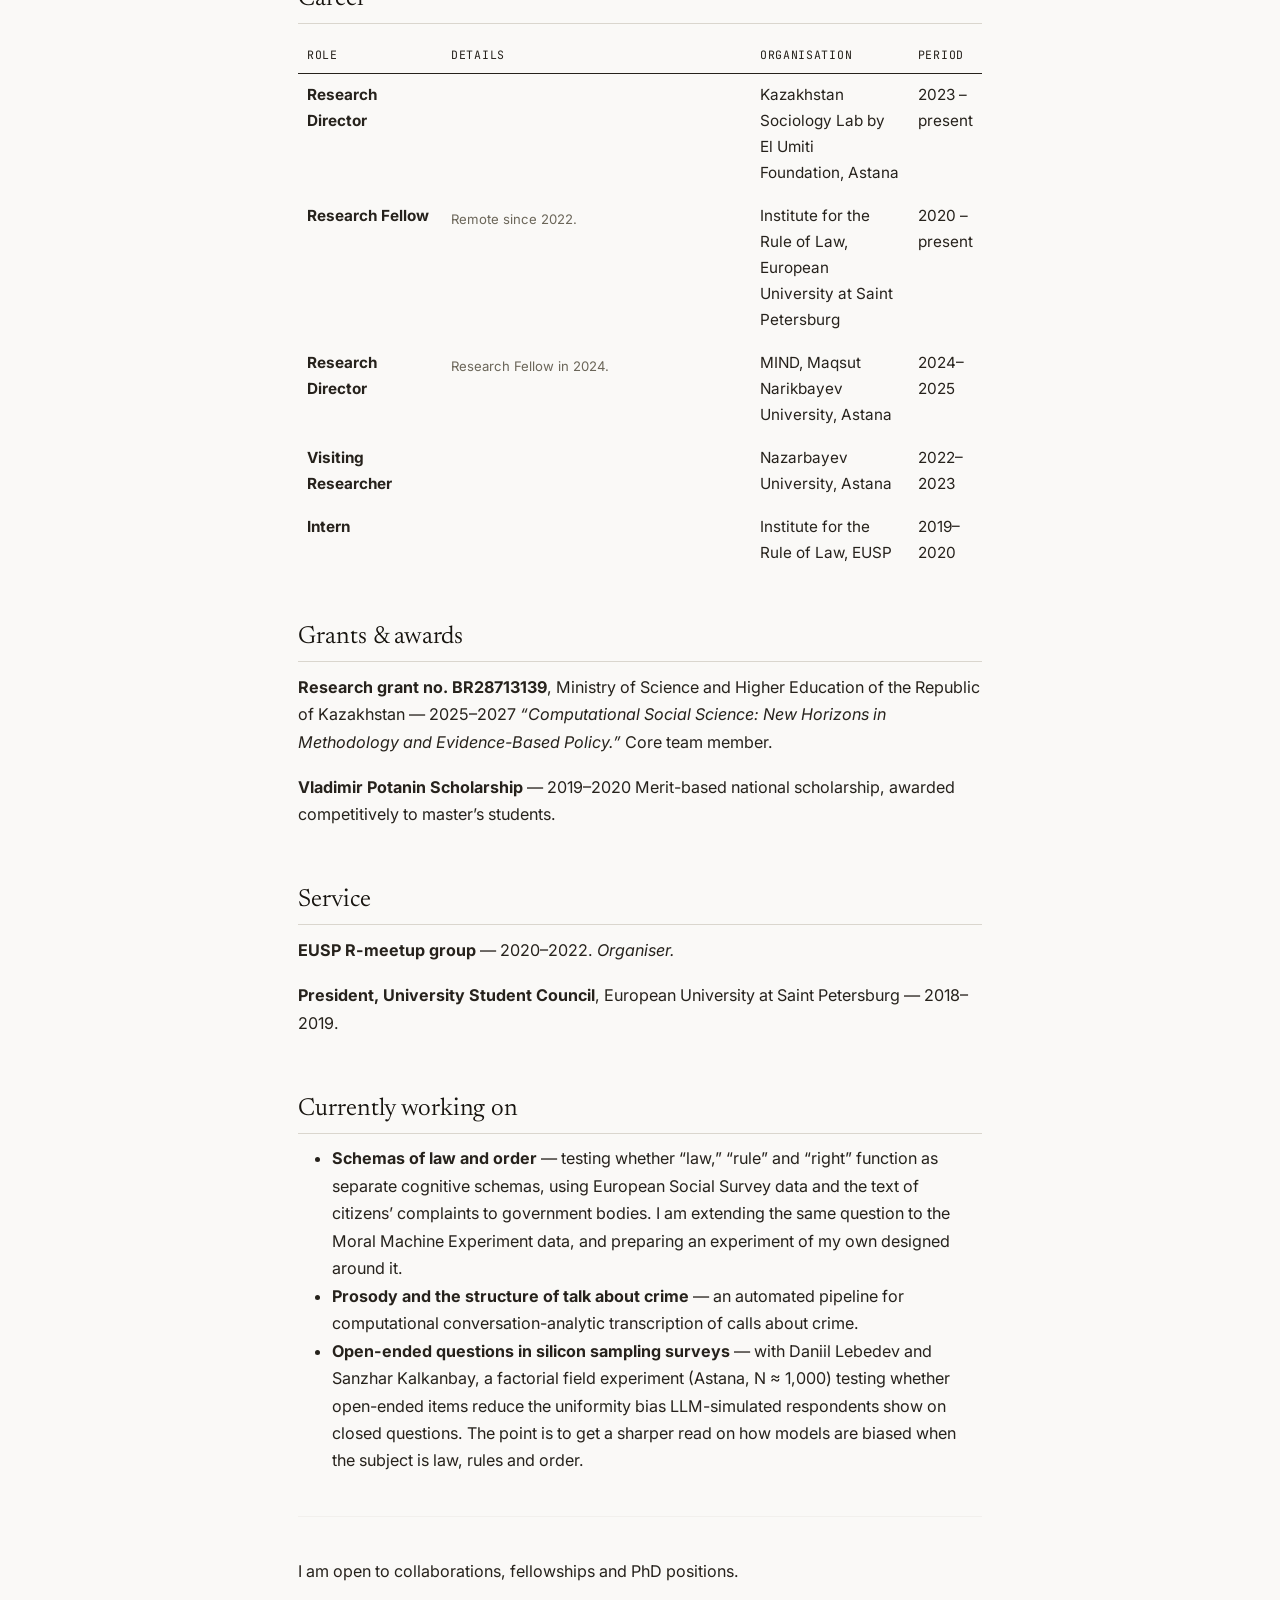
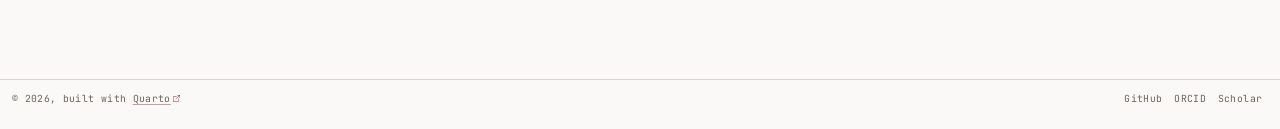
==== commit 36856179: "Deploying to gh-pages from @ serebrennikov-dmtr/serebrennikov-dmtr.github.io@c7ab4ac0c92c7bc45824b07" ====
--- a/index.html
+++ b/index.html
@@ -47,7 +47,7 @@
 <link href="site_libs/quarto-html/quarto-syntax-highlighting-73b0ff3878a4e6fc3716dc69a6aaefa3.css" rel="stylesheet" id="quarto-text-highlighting-styles">
 <script src="site_libs/bootstrap/bootstrap.min.js"></script>
 <link href="site_libs/bootstrap/bootstrap-icons.css" rel="stylesheet">
-<link href="site_libs/bootstrap/bootstrap-3cebc701bbd9d472ed4a271072807d91.min.css" rel="stylesheet" append-hash="true" id="quarto-bootstrap" data-mode="light">
+<link href="site_libs/bootstrap/bootstrap-6028aa509466726440016371a6317dfb.min.css" rel="stylesheet" append-hash="true" id="quarto-bootstrap" data-mode="light">
 <script id="quarto-search-options" type="application/json">{
   "location": "navbar",
   "copy-button": false,
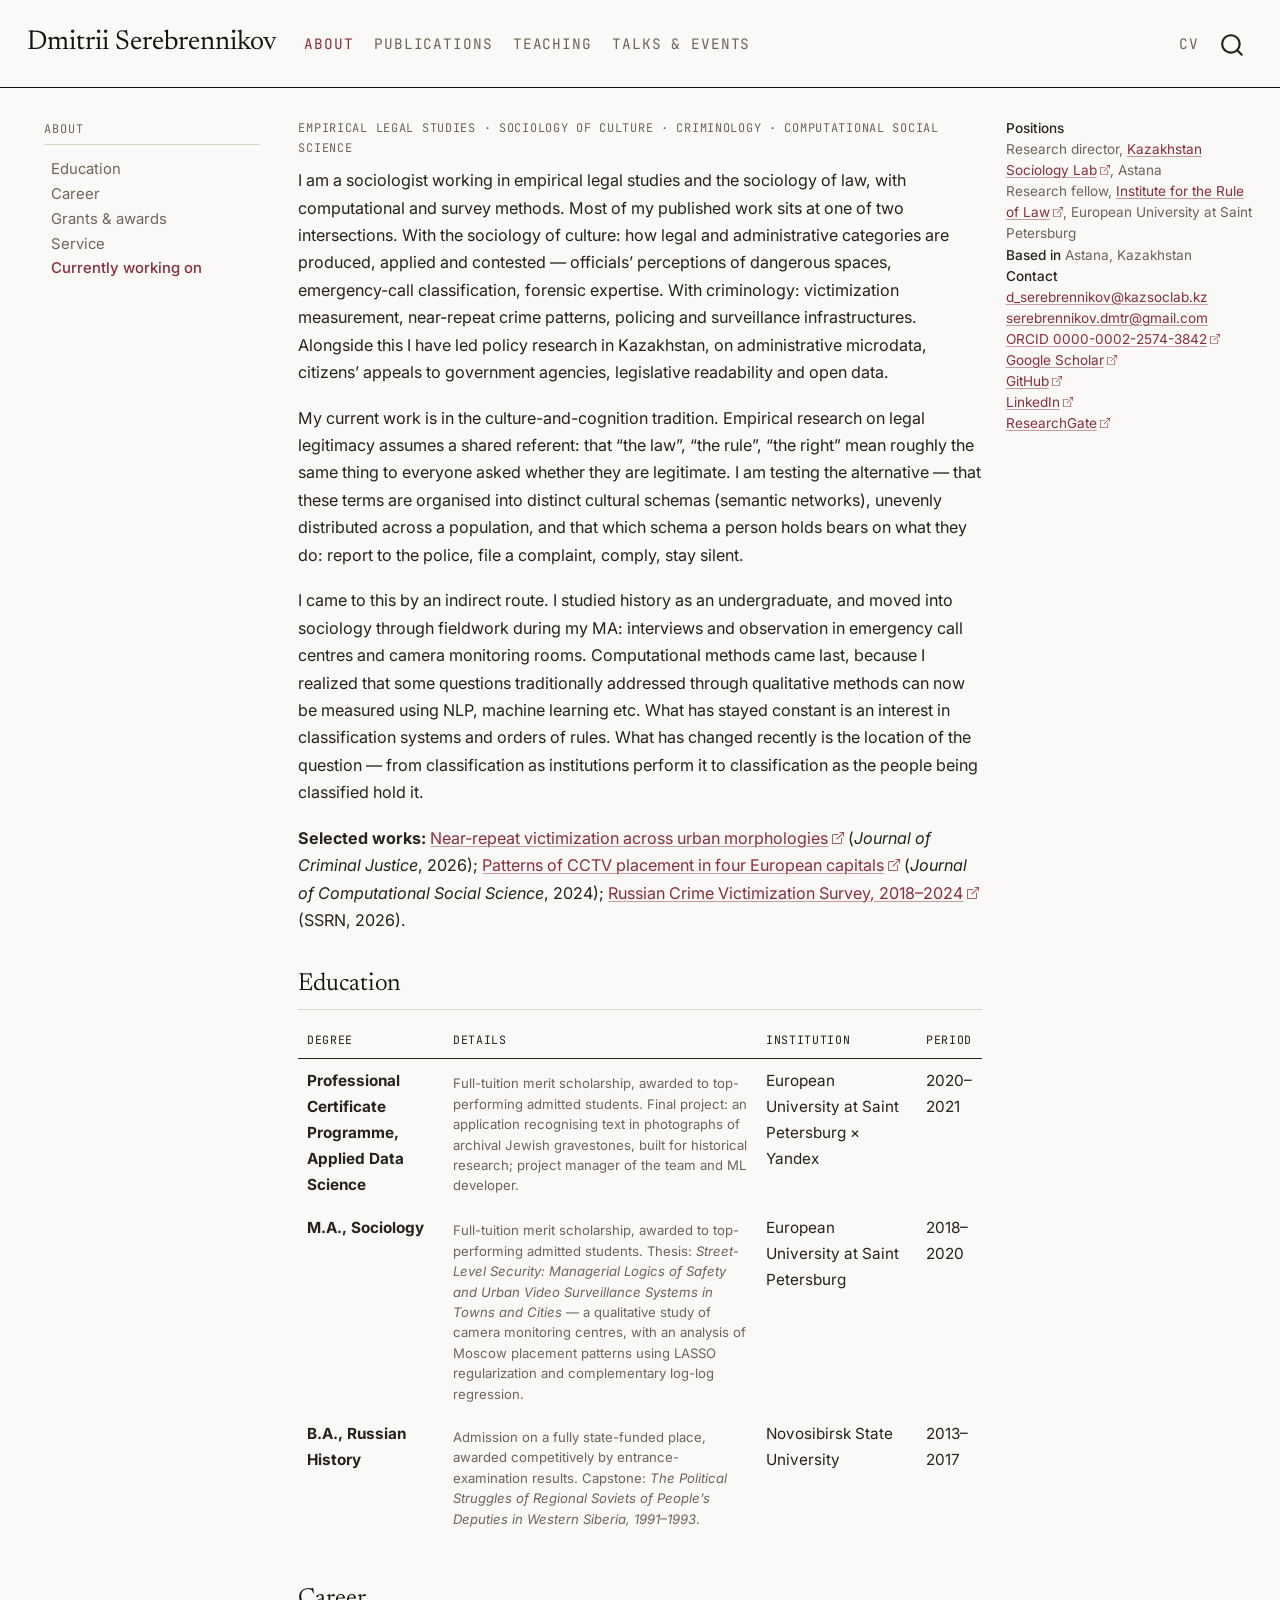
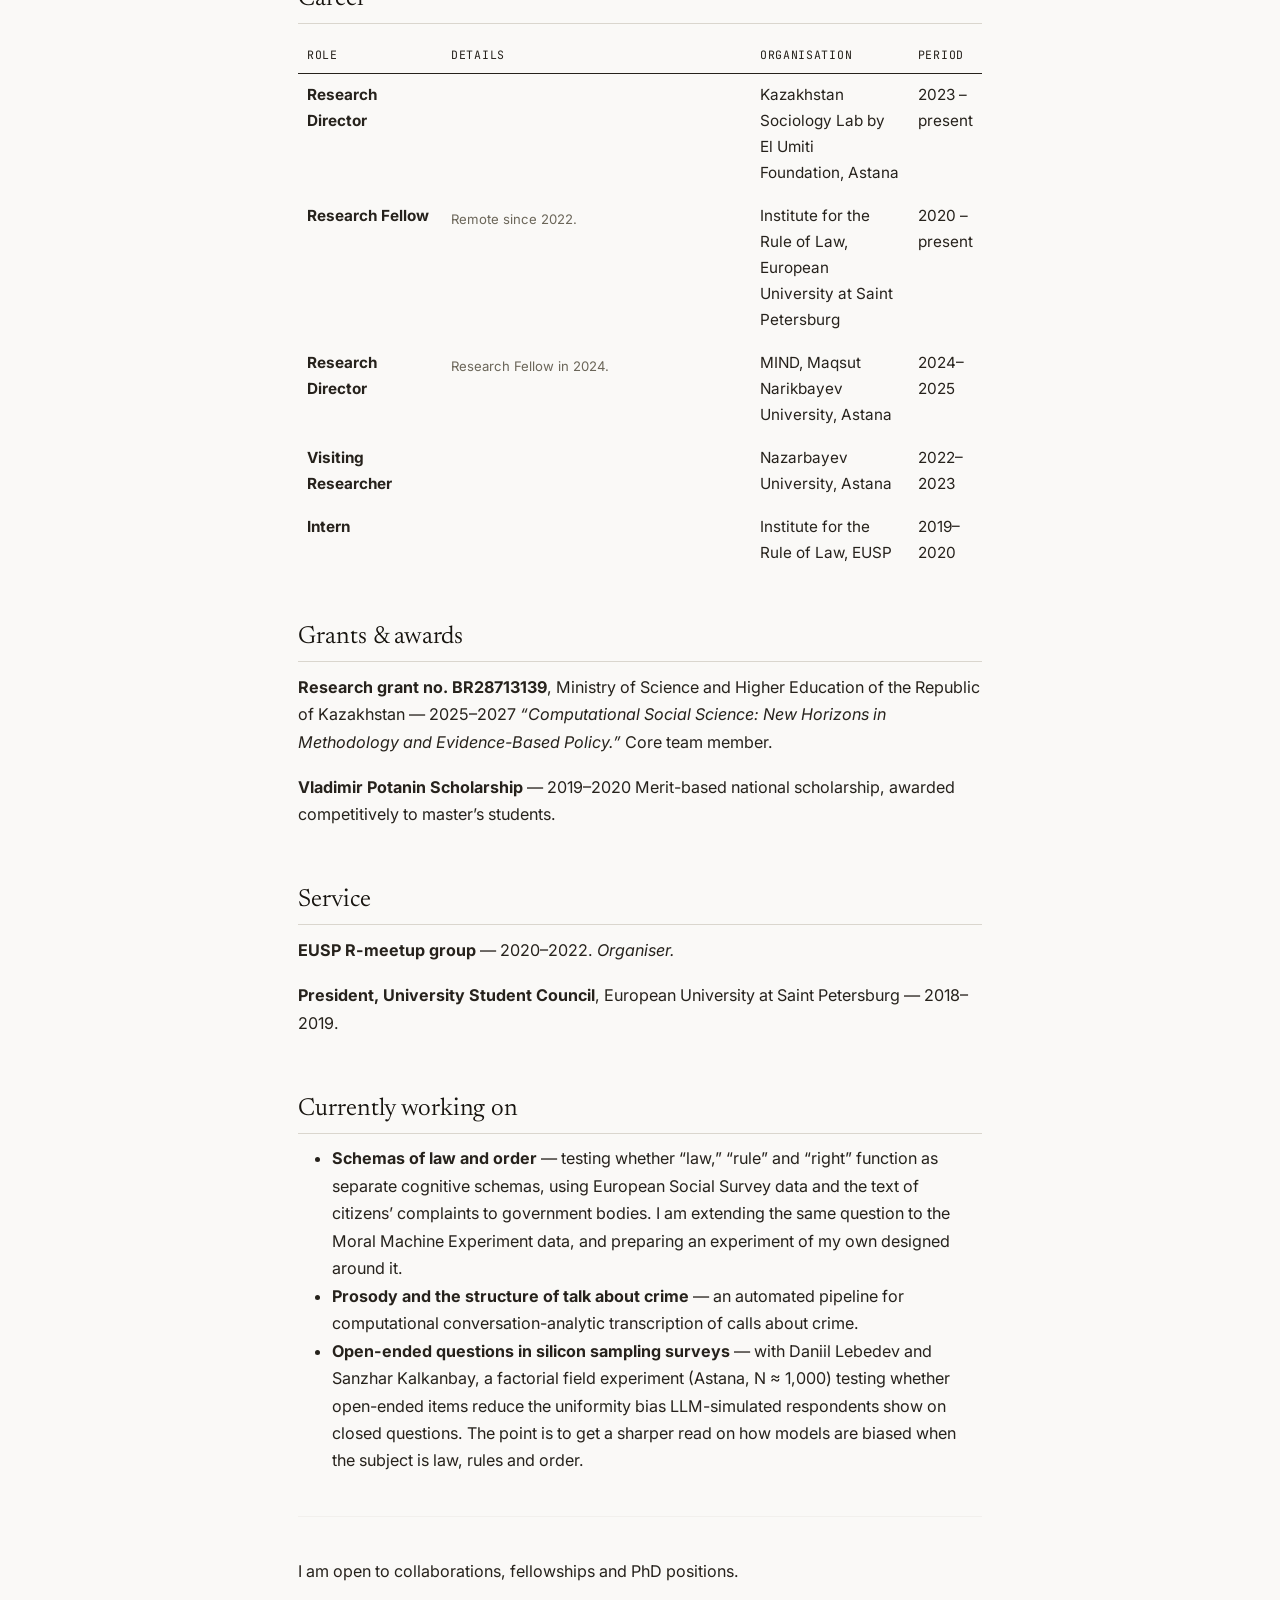
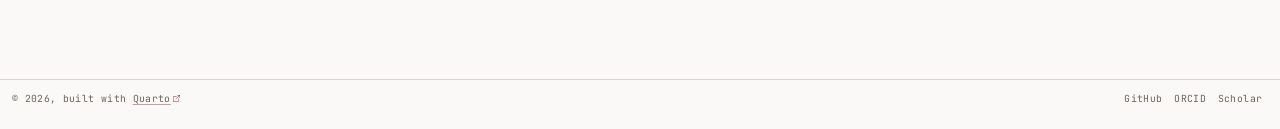
==== commit d4b50d4c: "Deploying to gh-pages from @ serebrennikov-dmtr/serebrennikov-dmtr.github.io@134f4cf6fc7eb3e71fb9d2e" ====
--- a/index.html
+++ b/index.html
@@ -47,7 +47,7 @@
 <link href="site_libs/quarto-html/quarto-syntax-highlighting-73b0ff3878a4e6fc3716dc69a6aaefa3.css" rel="stylesheet" id="quarto-text-highlighting-styles">
 <script src="site_libs/bootstrap/bootstrap.min.js"></script>
 <link href="site_libs/bootstrap/bootstrap-icons.css" rel="stylesheet">
-<link href="site_libs/bootstrap/bootstrap-6028aa509466726440016371a6317dfb.min.css" rel="stylesheet" append-hash="true" id="quarto-bootstrap" data-mode="light">
+<link href="site_libs/bootstrap/bootstrap-e23ce2a03a861e502bfc5466499155a8.min.css" rel="stylesheet" append-hash="true" id="quarto-bootstrap" data-mode="light">
 <script id="quarto-search-options" type="application/json">{
   "location": "navbar",
   "copy-button": false,
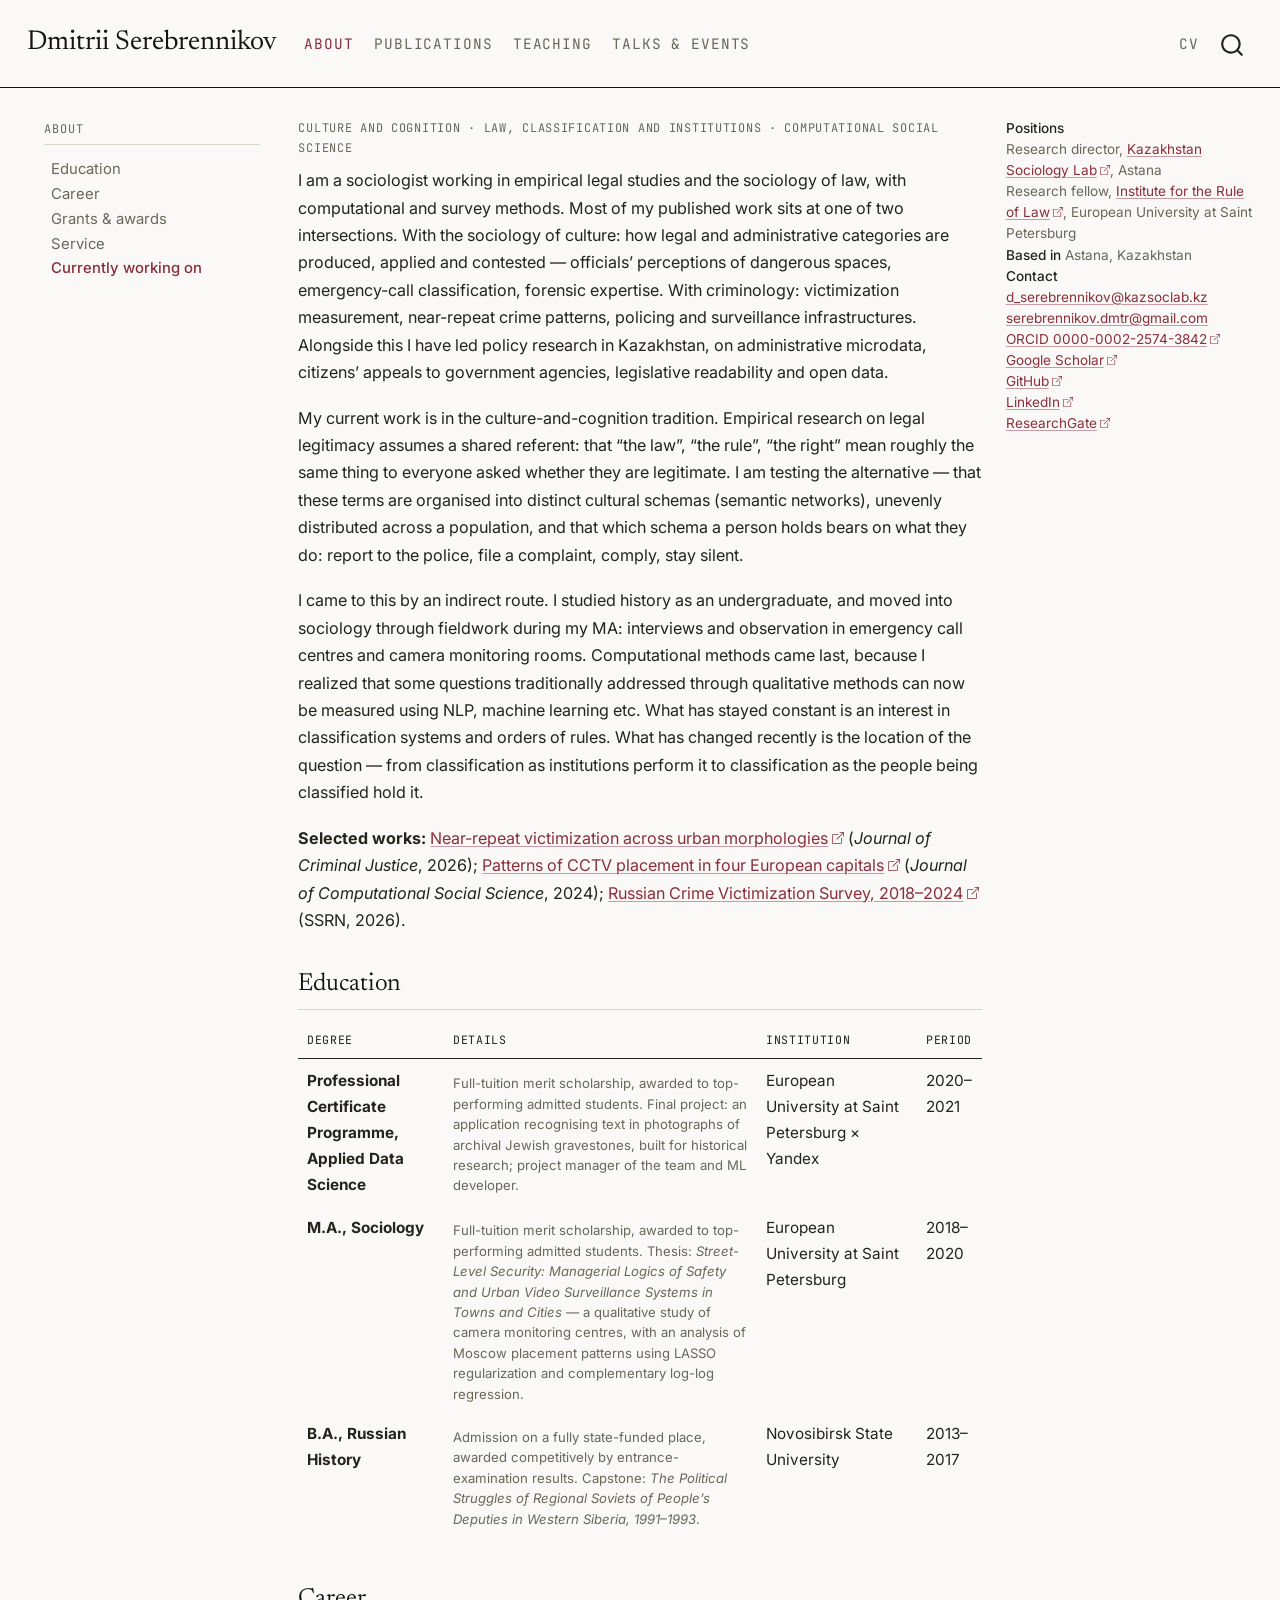
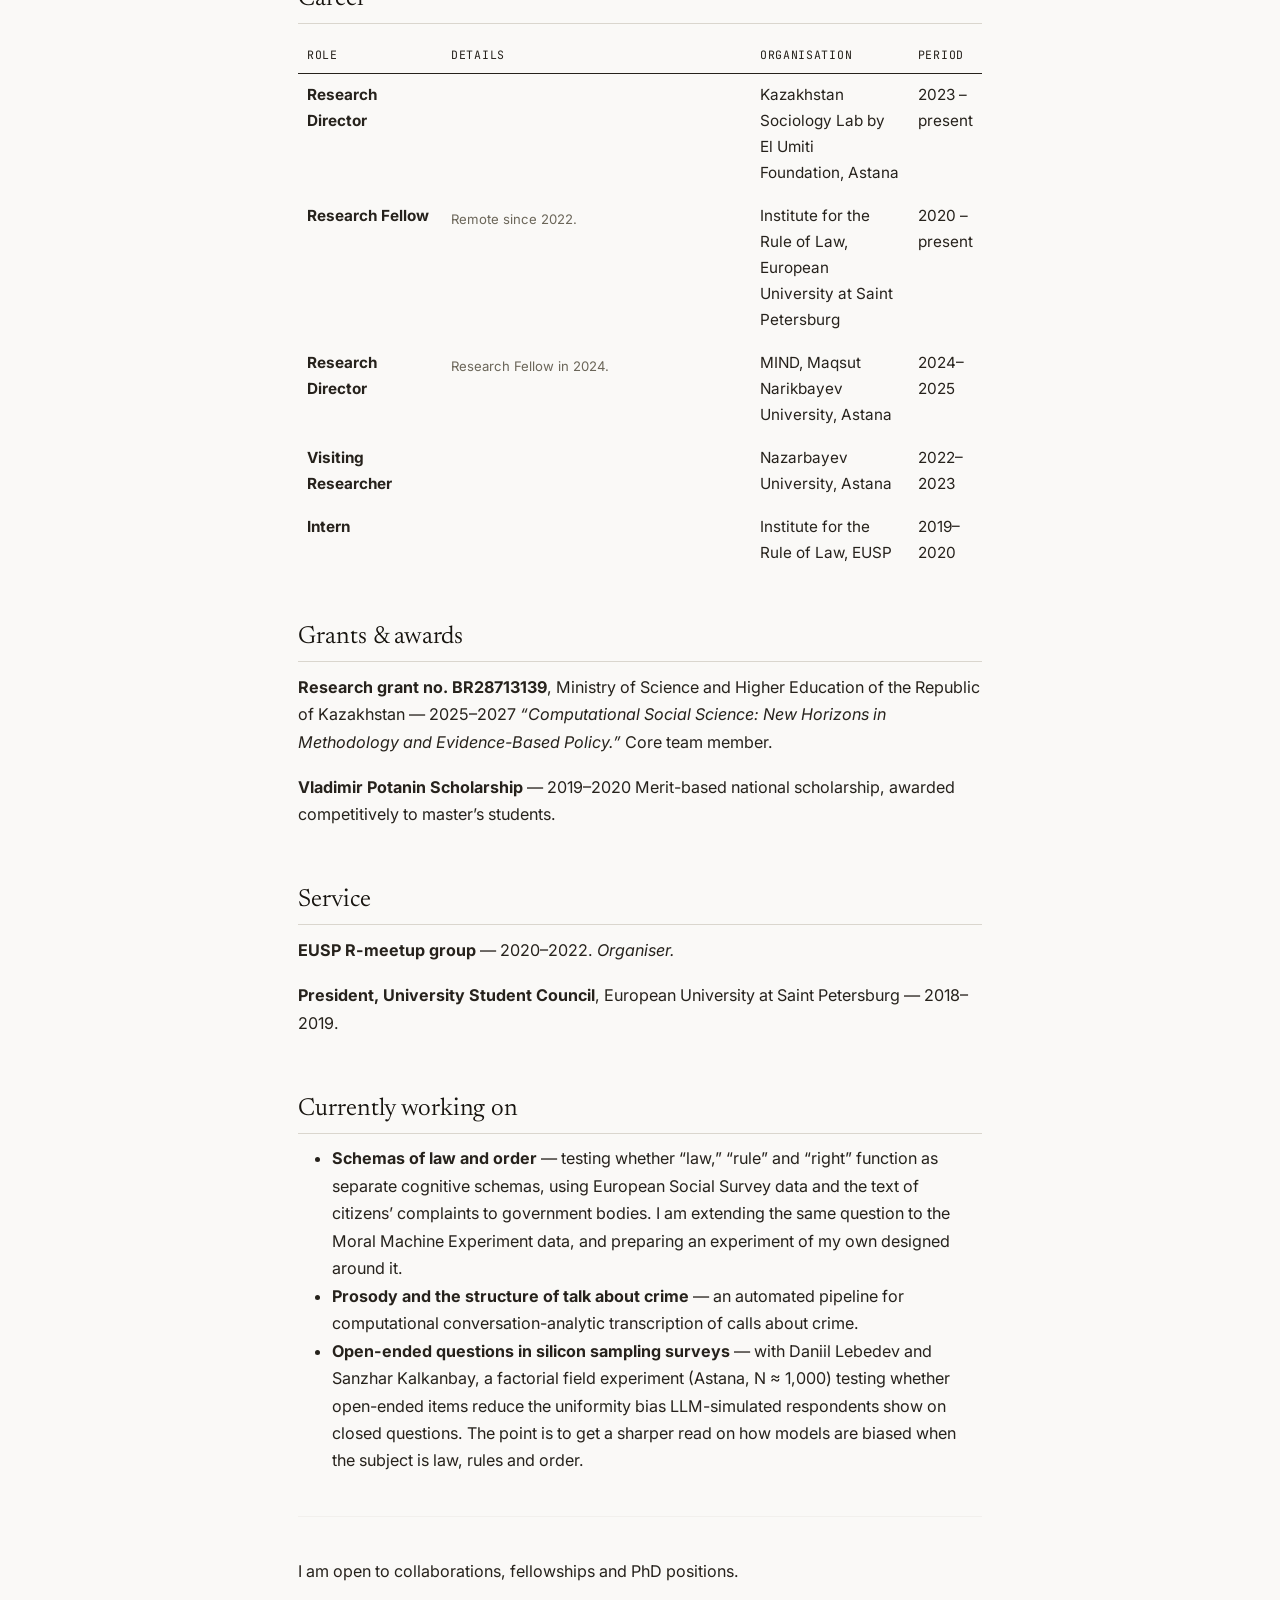
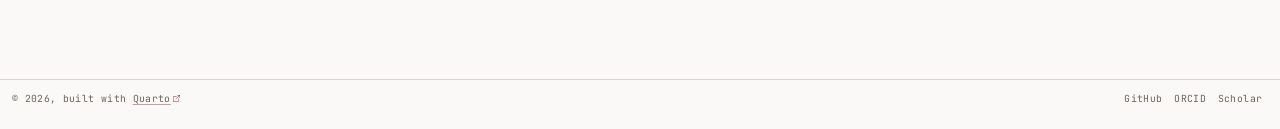
==== commit 061f32d9: "Deploying to gh-pages from @ serebrennikov-dmtr/serebrennikov-dmtr.github.io@2f7bfbfdb9df65dcf2138fb" ====
--- a/index.html
+++ b/index.html
@@ -47,7 +47,7 @@
 <link href="site_libs/quarto-html/quarto-syntax-highlighting-73b0ff3878a4e6fc3716dc69a6aaefa3.css" rel="stylesheet" id="quarto-text-highlighting-styles">
 <script src="site_libs/bootstrap/bootstrap.min.js"></script>
 <link href="site_libs/bootstrap/bootstrap-icons.css" rel="stylesheet">
-<link href="site_libs/bootstrap/bootstrap-e23ce2a03a861e502bfc5466499155a8.min.css" rel="stylesheet" append-hash="true" id="quarto-bootstrap" data-mode="light">
+<link href="site_libs/bootstrap/bootstrap-41380c5dbe68a0b5f2176c6ee562ce2d.min.css" rel="stylesheet" append-hash="true" id="quarto-bootstrap" data-mode="light">
 <script id="quarto-search-options" type="application/json">{
   "location": "navbar",
   "copy-button": false,
@@ -203,7 +203,7 @@
 
 <div class="content-block">
 <p class="site-keywords">
-Empirical legal studies · Sociology of culture · Criminology · Computational social science
+Culture and cognition · Law, classification and institutions · Computational social science
 </p>
 </div>
 
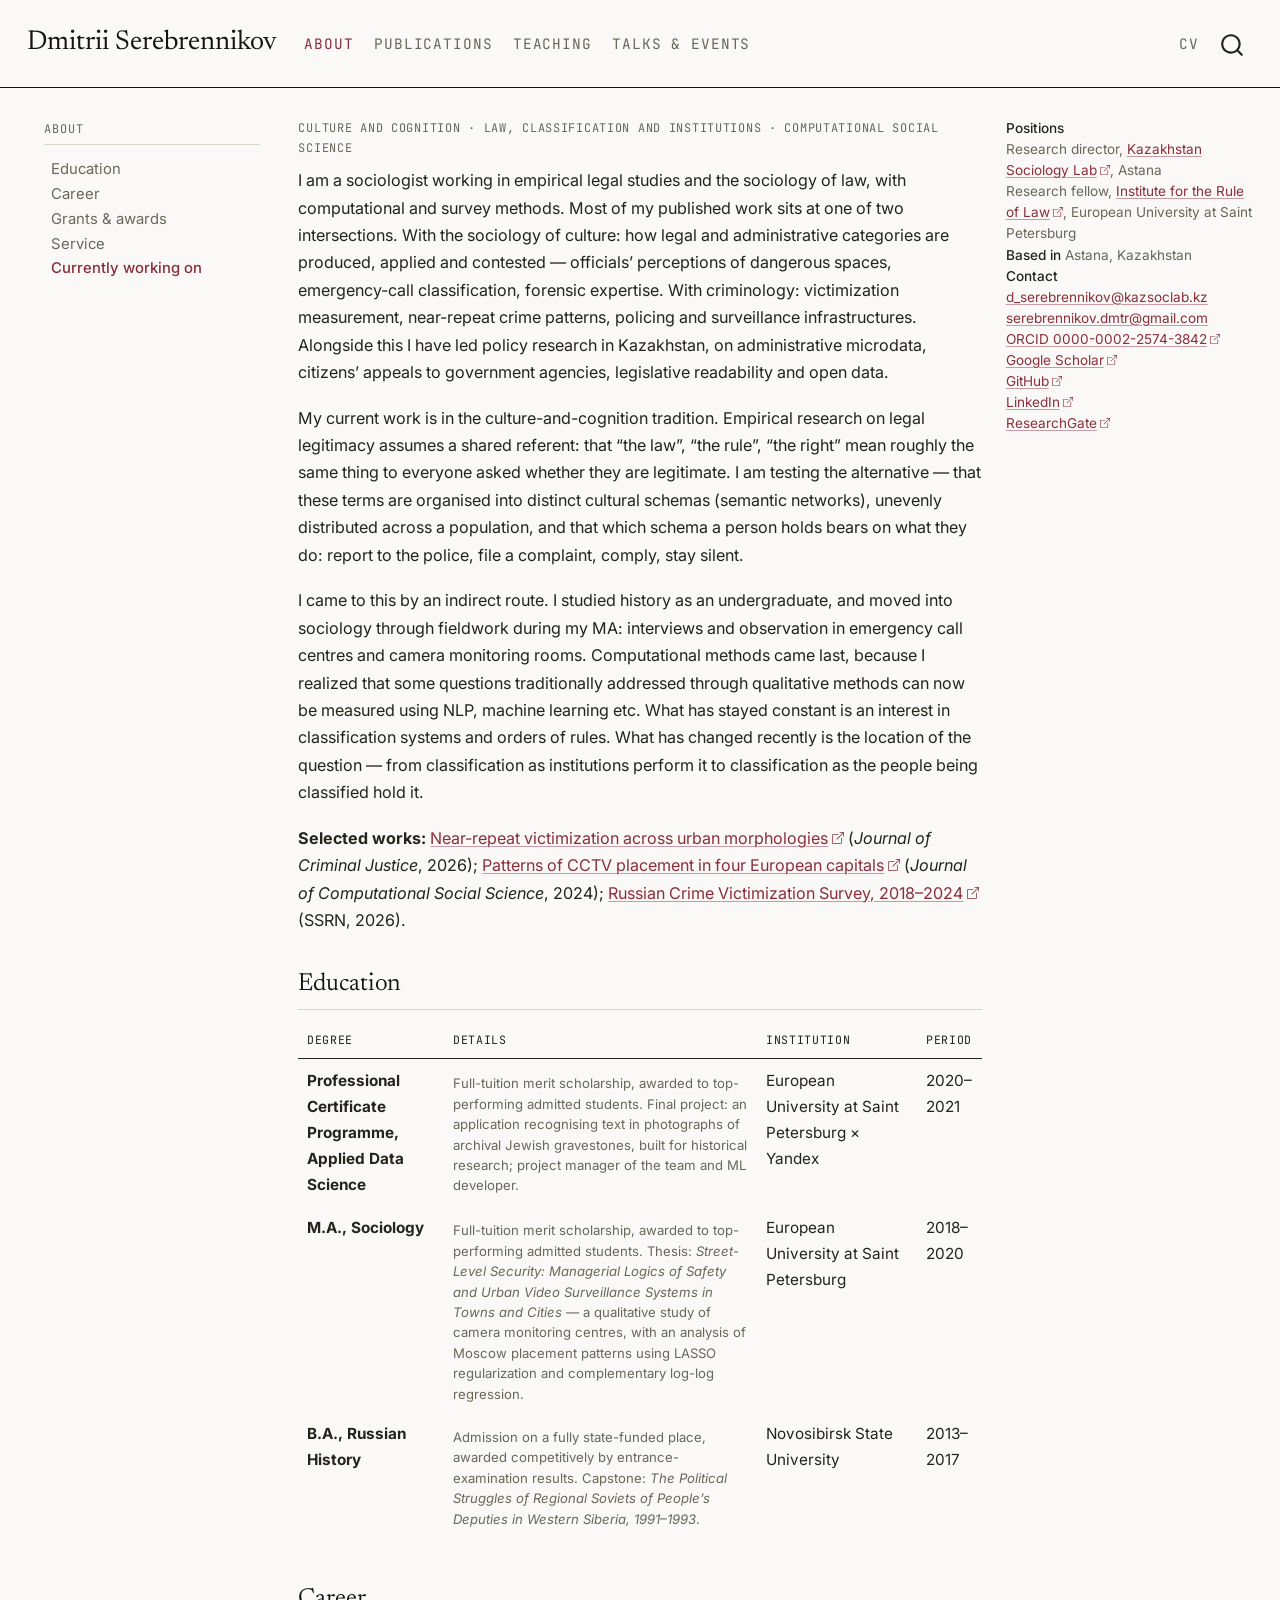
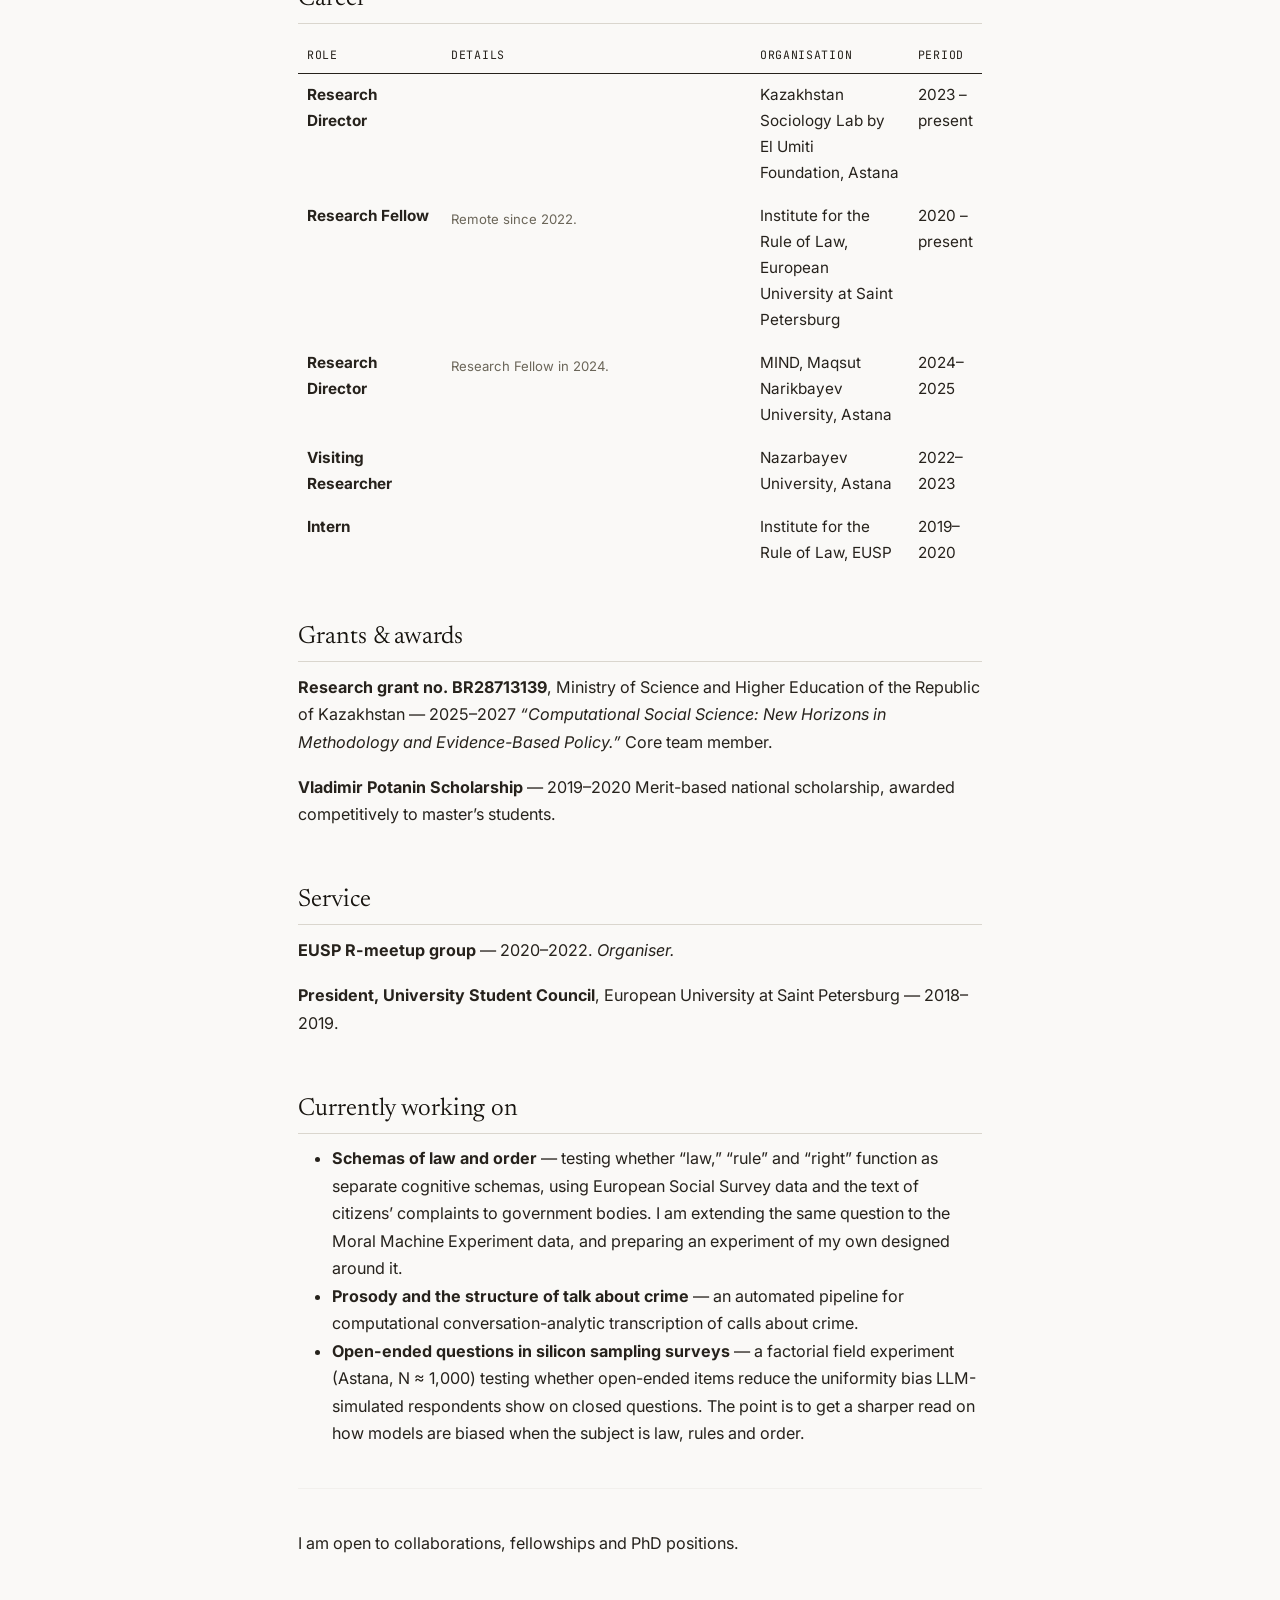
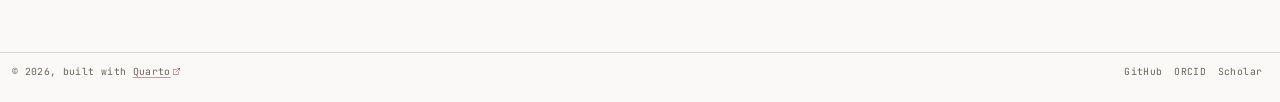
==== commit cf917b77: "Deploying to gh-pages from @ serebrennikov-dmtr/serebrennikov-dmtr.github.io@746bd67cde35b1eee4f628e" ====
--- a/index.html
+++ b/index.html
@@ -329,7 +329,7 @@
 <ul>
 <li><strong>Schemas of law and order</strong> — testing whether “law,” “rule” and “right” function as separate cognitive schemas, using European Social Survey data and the text of citizens’ complaints to government bodies. I am extending the same question to the Moral Machine Experiment data, and preparing an experiment of my own designed around it.</li>
 <li><strong>Prosody and the structure of talk about crime</strong> — an automated pipeline for computational conversation-analytic transcription of calls about crime.</li>
-<li><strong>Open-ended questions in silicon sampling surveys</strong> — with Daniil Lebedev and Sanzhar Kalkanbay, a factorial field experiment (Astana, N ≈ 1,000) testing whether open-ended items reduce the uniformity bias LLM-simulated respondents show on closed questions. The point is to get a sharper read on how models are biased when the subject is law, rules and order.</li>
+<li><strong>Open-ended questions in silicon sampling surveys</strong> — a factorial field experiment (Astana, N ≈ 1,000) testing whether open-ended items reduce the uniformity bias LLM-simulated respondents show on closed questions. The point is to get a sharper read on how models are biased when the subject is law, rules and order.</li>
 </ul>
 <hr>
 <p>I am open to collaborations, fellowships and PhD positions.</p>
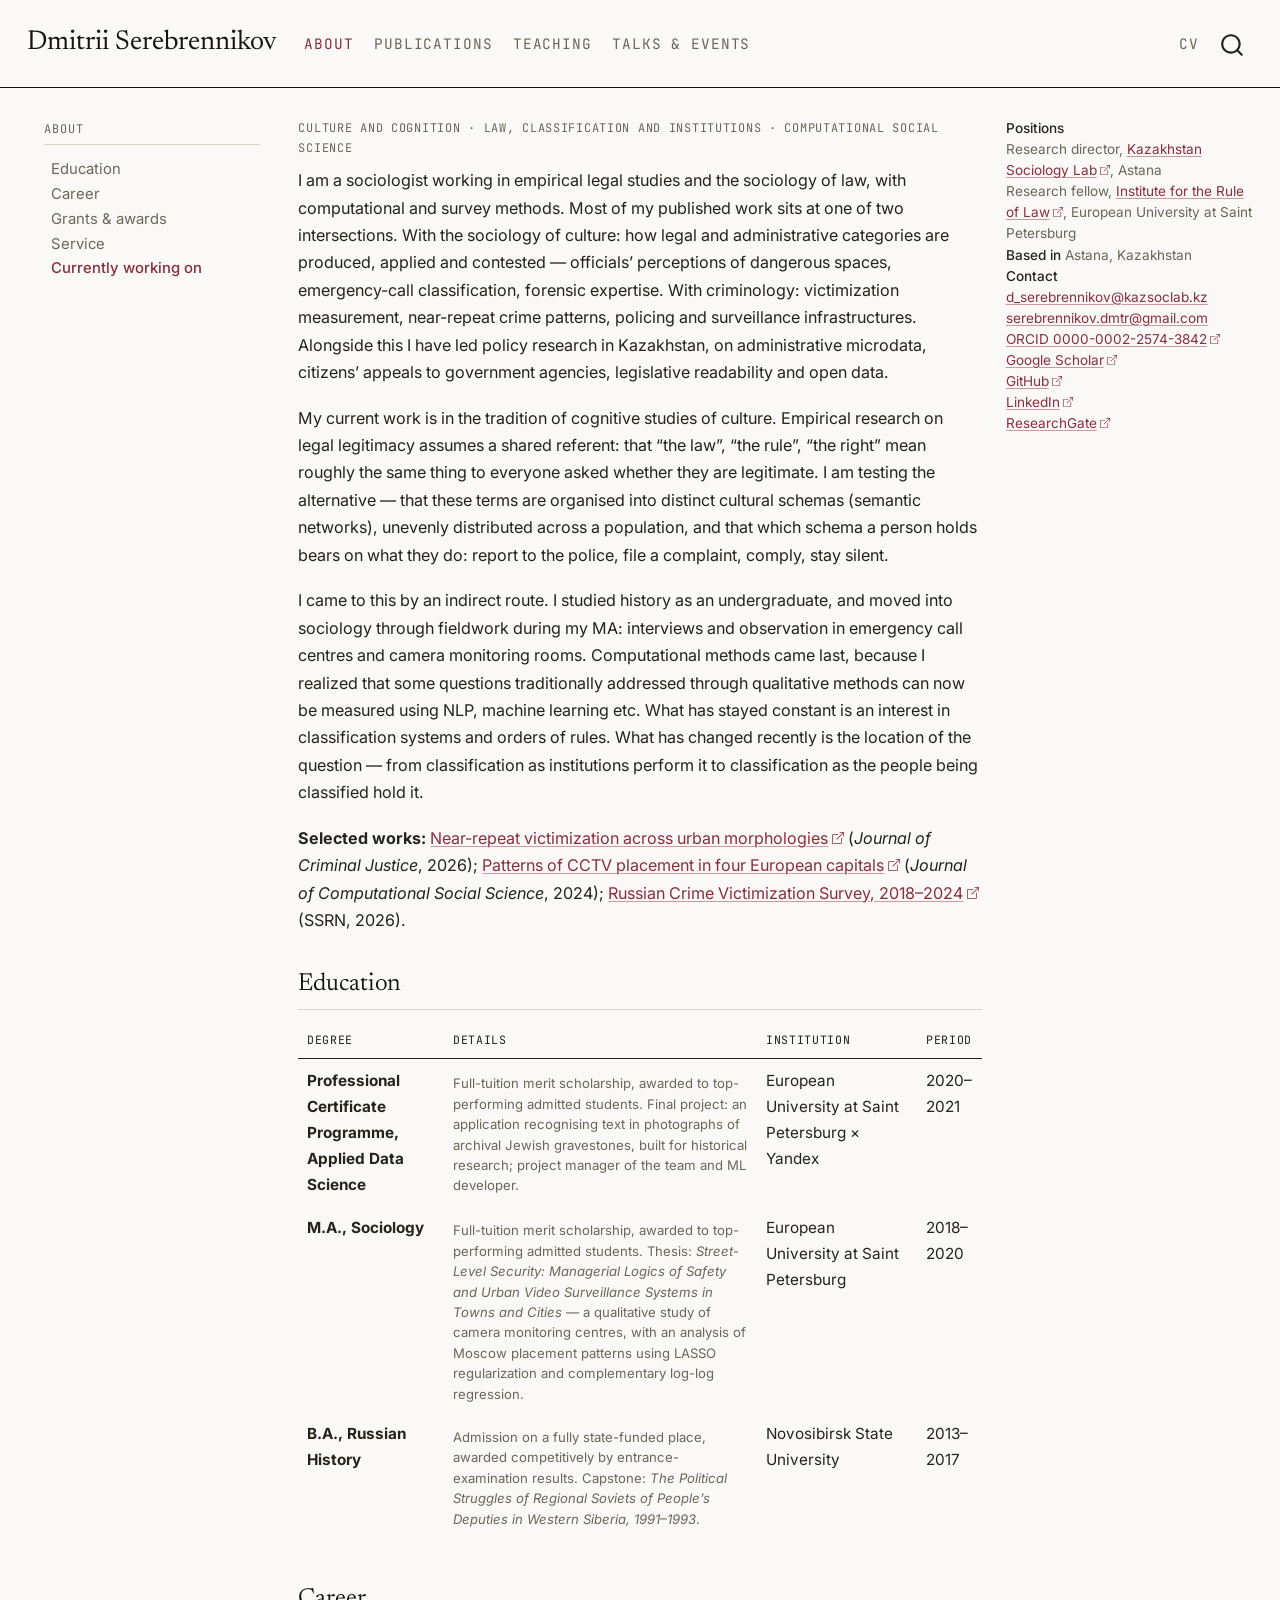
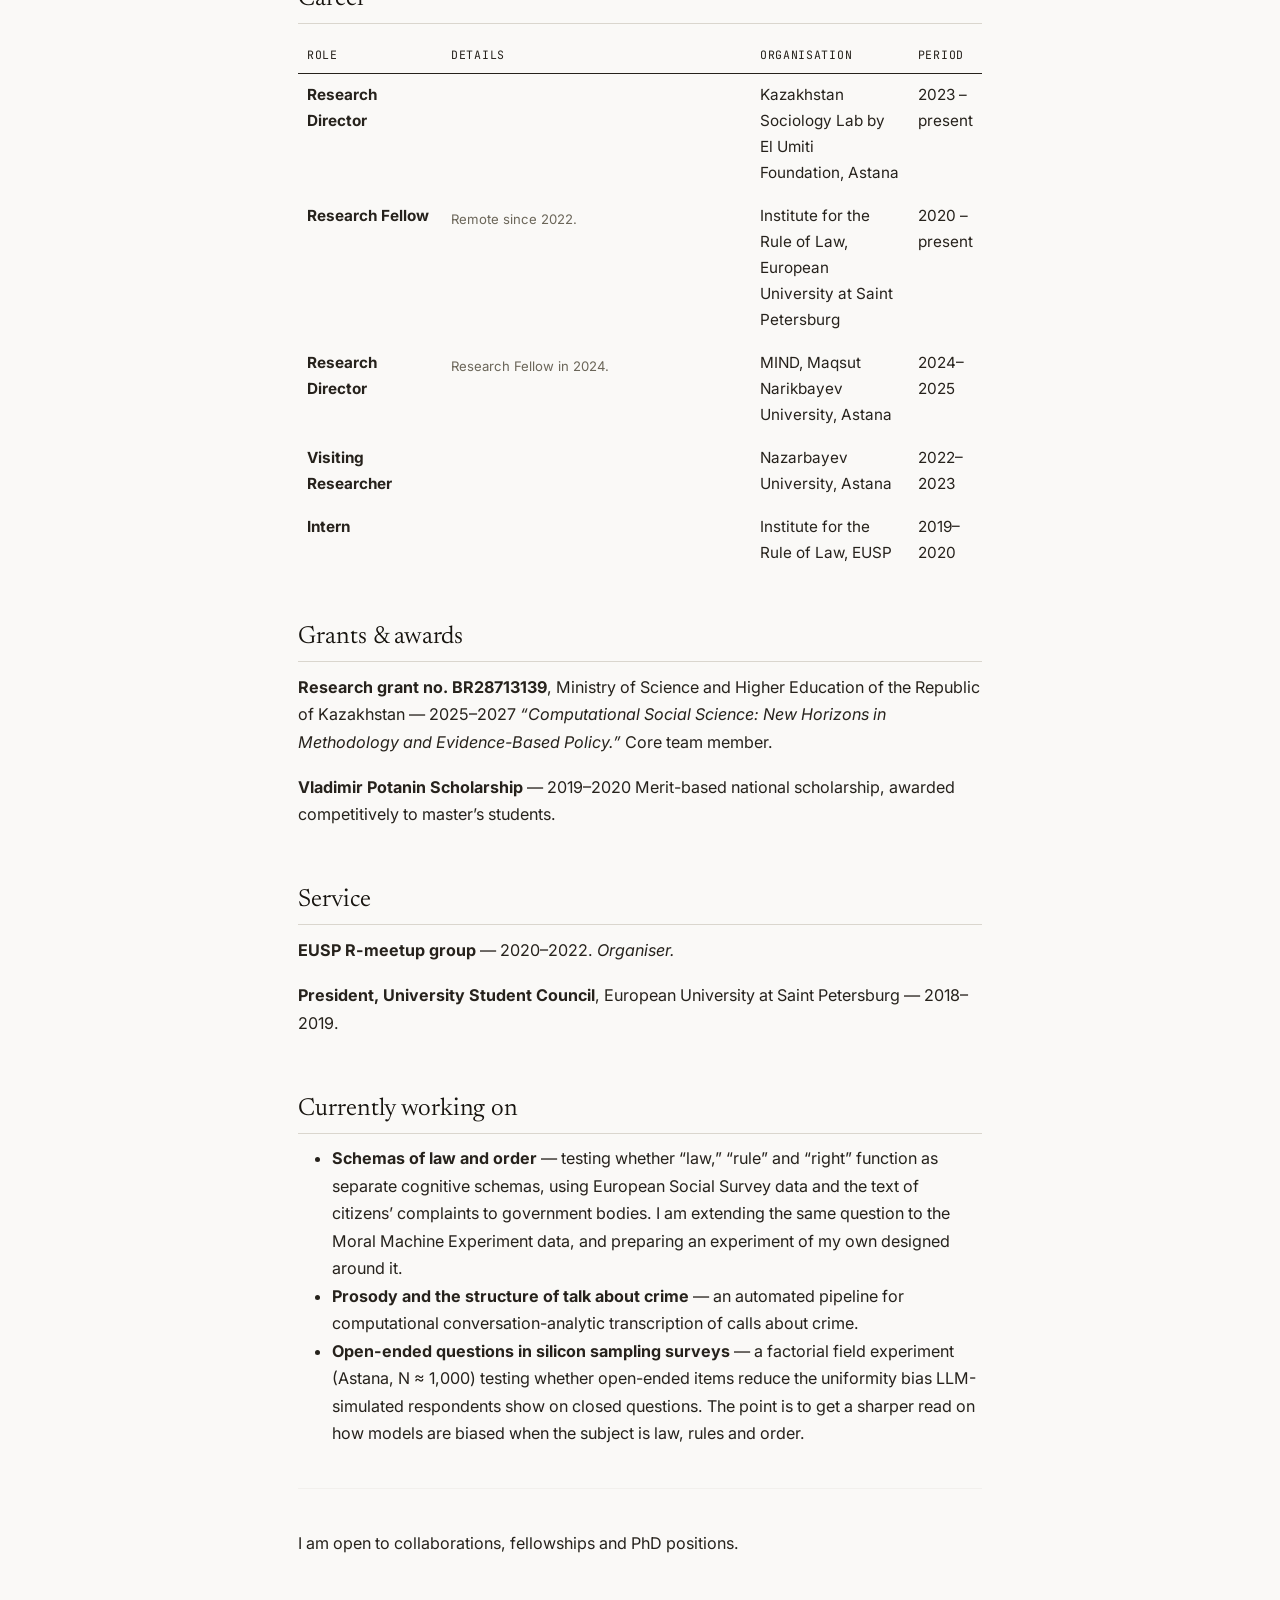
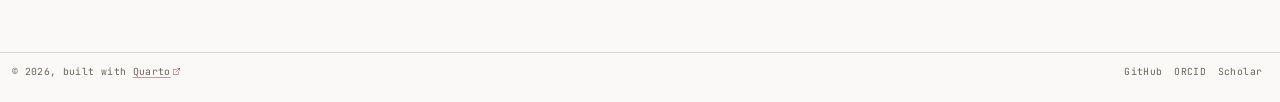
==== commit e338f905: "Deploying to gh-pages from @ serebrennikov-dmtr/serebrennikov-dmtr.github.io@03c90b0153dcc489573e11a" ====
--- a/index.html
+++ b/index.html
@@ -2,7 +2,7 @@
 <html xmlns="http://www.w3.org/1999/xhtml" lang="en" xml:lang="en"><head>
 
 <meta charset="utf-8">
-<meta name="generator" content="quarto-1.10.18">
+<meta name="generator" content="quarto-1.10.19">
 
 <meta name="viewport" content="width=device-width, initial-scale=1.0, user-scalable=yes">
 
@@ -44,7 +44,7 @@
 <script src="site_libs/quarto-html/tippy.umd.min.js"></script>
 <script src="site_libs/quarto-html/anchor.min.js"></script>
 <link href="site_libs/quarto-html/tippy.css" rel="stylesheet">
-<link href="site_libs/quarto-html/quarto-syntax-highlighting-73b0ff3878a4e6fc3716dc69a6aaefa3.css" rel="stylesheet" id="quarto-text-highlighting-styles">
+<link href="site_libs/quarto-html/quarto-syntax-highlighting-4a93137e1f464f6b571849bbdd2e7ac0.css" rel="stylesheet" id="quarto-text-highlighting-styles">
 <script src="site_libs/bootstrap/bootstrap.min.js"></script>
 <link href="site_libs/bootstrap/bootstrap-icons.css" rel="stylesheet">
 <link href="site_libs/bootstrap/bootstrap-41380c5dbe68a0b5f2176c6ee562ce2d.min.css" rel="stylesheet" append-hash="true" id="quarto-bootstrap" data-mode="light">
@@ -221,7 +221,7 @@
 <p><a href="https://www.linkedin.com/in/dmitrii-serebrennikov">LinkedIn</a></p>
 <p><a href="https://www.researchgate.net/profile/Dmitrii-Serebrennikov-3">ResearchGate</a></p>
 </div></div><p>I am a sociologist working in empirical legal studies and the sociology of law, with computational and survey methods. Most of my published work sits at one of two intersections. With the sociology of culture: how legal and administrative categories are produced, applied and contested — officials’ perceptions of dangerous spaces, emergency-call classification, forensic expertise. With criminology: victimization measurement, near-repeat crime patterns, policing and surveillance infrastructures. Alongside this I have led policy research in Kazakhstan, on administrative microdata, citizens’ appeals to government agencies, legislative readability and open data.</p>
-<p>My current work is in the culture-and-cognition tradition. Empirical research on legal legitimacy assumes a shared referent: that “the law”, “the rule”, “the right” mean roughly the same thing to everyone asked whether they are legitimate. I am testing the alternative — that these terms are organised into distinct cultural schemas (semantic networks), unevenly distributed across a population, and that which schema a person holds bears on what they do: report to the police, file a complaint, comply, stay silent.</p>
+<p>My current work is in the tradition of cognitive studies of culture. Empirical research on legal legitimacy assumes a shared referent: that “the law”, “the rule”, “the right” mean roughly the same thing to everyone asked whether they are legitimate. I am testing the alternative — that these terms are organised into distinct cultural schemas (semantic networks), unevenly distributed across a population, and that which schema a person holds bears on what they do: report to the police, file a complaint, comply, stay silent.</p>
 <p>I came to this by an indirect route. I studied history as an undergraduate, and moved into sociology through fieldwork during my MA: interviews and observation in emergency call centres and camera monitoring rooms. Computational methods came last, because I realized that some questions traditionally addressed through qualitative methods can now be measured using NLP, machine learning etc. What has stayed constant is an interest in classification systems and orders of rules. What has changed recently is the location of the question — from classification as institutions perform it to classification as the people being classified hold it.</p>
 <p><strong>Selected works:</strong> <a href="https://doi.org/10.1016/j.jcrimjus.2025.102551">Near-repeat victimization across urban morphologies</a> (<em>Journal of Criminal Justice</em>, 2026); <a href="https://doi.org/10.1007/s42001-024-00323-1">Patterns of CCTV placement in four European capitals</a> (<em>Journal of Computational Social Science</em>, 2024); <a href="https://dx.doi.org/10.2139/ssrn.6418058">Russian Crime Victimization Survey, 2018–2024</a> (SSRN, 2026).</p>
 <section id="education" class="level2">
--- a/site_libs/quarto-html/quarto-syntax-highlighting-4a93137e1f464f6b571849bbdd2e7ac0.css
+++ b/site_libs/quarto-html/quarto-syntax-highlighting-4a93137e1f464f6b571849bbdd2e7ac0.css
@@ -0,0 +1,236 @@
+/* quarto syntax highlight colors */
+:root {
+  --quarto-hl-ot-color: #003B4F;
+  --quarto-hl-at-color: #657422;
+  --quarto-hl-ss-color: #20794D;
+  --quarto-hl-an-color: #5E5E5E;
+  --quarto-hl-fu-color: #4758AB;
+  --quarto-hl-st-color: #20794D;
+  --quarto-hl-cf-color: #003B4F;
+  --quarto-hl-op-color: #5E5E5E;
+  --quarto-hl-er-color: #AD0000;
+  --quarto-hl-bn-color: #AD0000;
+  --quarto-hl-al-color: #AD0000;
+  --quarto-hl-va-color: #111111;
+  --quarto-hl-bu-color: inherit;
+  --quarto-hl-ex-color: inherit;
+  --quarto-hl-pp-color: #AD0000;
+  --quarto-hl-in-color: #5E5E5E;
+  --quarto-hl-vs-color: #20794D;
+  --quarto-hl-wa-color: #5E5E5E;
+  --quarto-hl-do-color: #5E5E5E;
+  --quarto-hl-im-color: #00769E;
+  --quarto-hl-ch-color: #20794D;
+  --quarto-hl-dt-color: #AD0000;
+  --quarto-hl-fl-color: #AD0000;
+  --quarto-hl-co-color: #5E5E5E;
+  --quarto-hl-cv-color: #5E5E5E;
+  --quarto-hl-cn-color: #8f5902;
+  --quarto-hl-sc-color: #5E5E5E;
+  --quarto-hl-dv-color: #AD0000;
+  --quarto-hl-kw-color: #003B4F;
+}
+
+/* other quarto variables */
+:root {
+  --quarto-font-monospace: "JetBrains Mono", ui-monospace, SFMono-Regular, Menlo, monospace;
+}
+
+/* syntax highlight based on Pandoc's rules */
+pre > code.sourceCode > span {
+  color: #003B4F;
+}
+
+code.sourceCode > span {
+  color: #003B4F;
+}
+
+div.sourceCode,
+div.sourceCode pre.sourceCode {
+  color: #003B4F;
+}
+
+/* Normal */
+code span {
+  color: #003B4F;
+}
+
+/* Alert */
+code span.al {
+  color: #AD0000;
+  font-style: inherit;
+}
+
+/* Annotation */
+code span.an {
+  color: #5E5E5E;
+  font-style: inherit;
+}
+
+/* Attribute */
+code span.at {
+  color: #657422;
+  font-style: inherit;
+}
+
+/* BaseN */
+code span.bn {
+  color: #AD0000;
+  font-style: inherit;
+}
+
+/* BuiltIn */
+code span.bu {
+  font-style: inherit;
+}
+
+/* ControlFlow */
+code span.cf {
+  color: #003B4F;
+  font-weight: bold;
+  font-style: inherit;
+}
+
+/* Char */
+code span.ch {
+  color: #20794D;
+  font-style: inherit;
+}
+
+/* Constant */
+code span.cn {
+  color: #8f5902;
+  font-style: inherit;
+}
+
+/* Comment */
+code span.co {
+  color: #5E5E5E;
+  font-style: inherit;
+}
+
+/* CommentVar */
+code span.cv {
+  color: #5E5E5E;
+  font-style: italic;
+}
+
+/* Documentation */
+code span.do {
+  color: #5E5E5E;
+  font-style: italic;
+}
+
+/* DataType */
+code span.dt {
+  color: #AD0000;
+  font-style: inherit;
+}
+
+/* DecVal */
+code span.dv {
+  color: #AD0000;
+  font-style: inherit;
+}
+
+/* Error */
+code span.er {
+  color: #AD0000;
+  font-style: inherit;
+}
+
+/* Extension */
+code span.ex {
+  font-style: inherit;
+}
+
+/* Float */
+code span.fl {
+  color: #AD0000;
+  font-style: inherit;
+}
+
+/* Function */
+code span.fu {
+  color: #4758AB;
+  font-style: inherit;
+}
+
+/* Import */
+code span.im {
+  color: #00769E;
+  font-style: inherit;
+}
+
+/* Information */
+code span.in {
+  color: #5E5E5E;
+  font-style: inherit;
+}
+
+/* Keyword */
+code span.kw {
+  color: #003B4F;
+  font-weight: bold;
+  font-style: inherit;
+}
+
+/* Operator */
+code span.op {
+  color: #5E5E5E;
+  font-style: inherit;
+}
+
+/* Other */
+code span.ot {
+  color: #003B4F;
+  font-style: inherit;
+}
+
+/* Preprocessor */
+code span.pp {
+  color: #AD0000;
+  font-style: inherit;
+}
+
+/* SpecialChar */
+code span.sc {
+  color: #5E5E5E;
+  font-style: inherit;
+}
+
+/* SpecialString */
+code span.ss {
+  color: #20794D;
+  font-style: inherit;
+}
+
+/* String */
+code span.st {
+  color: #20794D;
+  font-style: inherit;
+}
+
+/* Variable */
+code span.va {
+  color: #111111;
+  font-style: inherit;
+}
+
+/* VerbatimString */
+code span.vs {
+  color: #20794D;
+  font-style: inherit;
+}
+
+/* Warning */
+code span.wa {
+  color: #5E5E5E;
+  font-style: italic;
+}
+
+.prevent-inlining {
+  content: "</";
+}
+
+/*# sourceMappingURL=f3ddf601345b4f7faf0d23a3760aa33d.css.map */
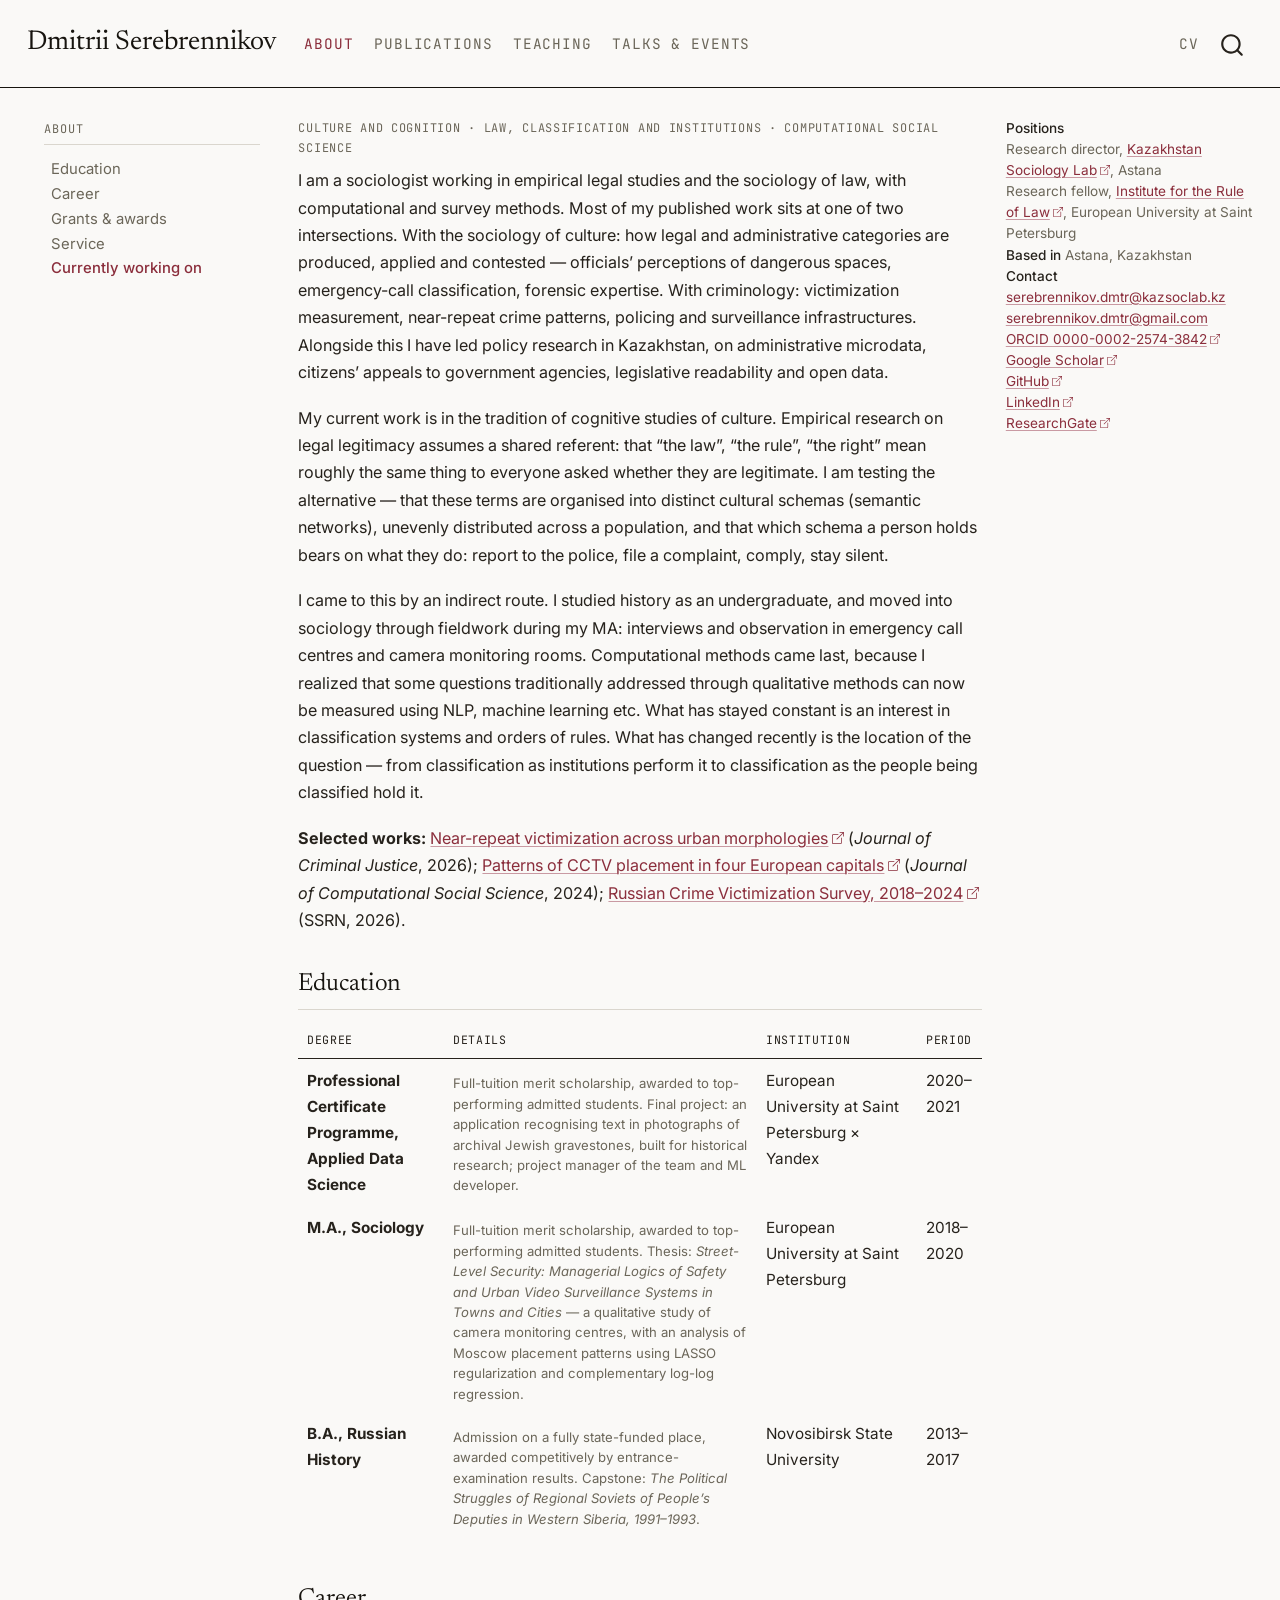
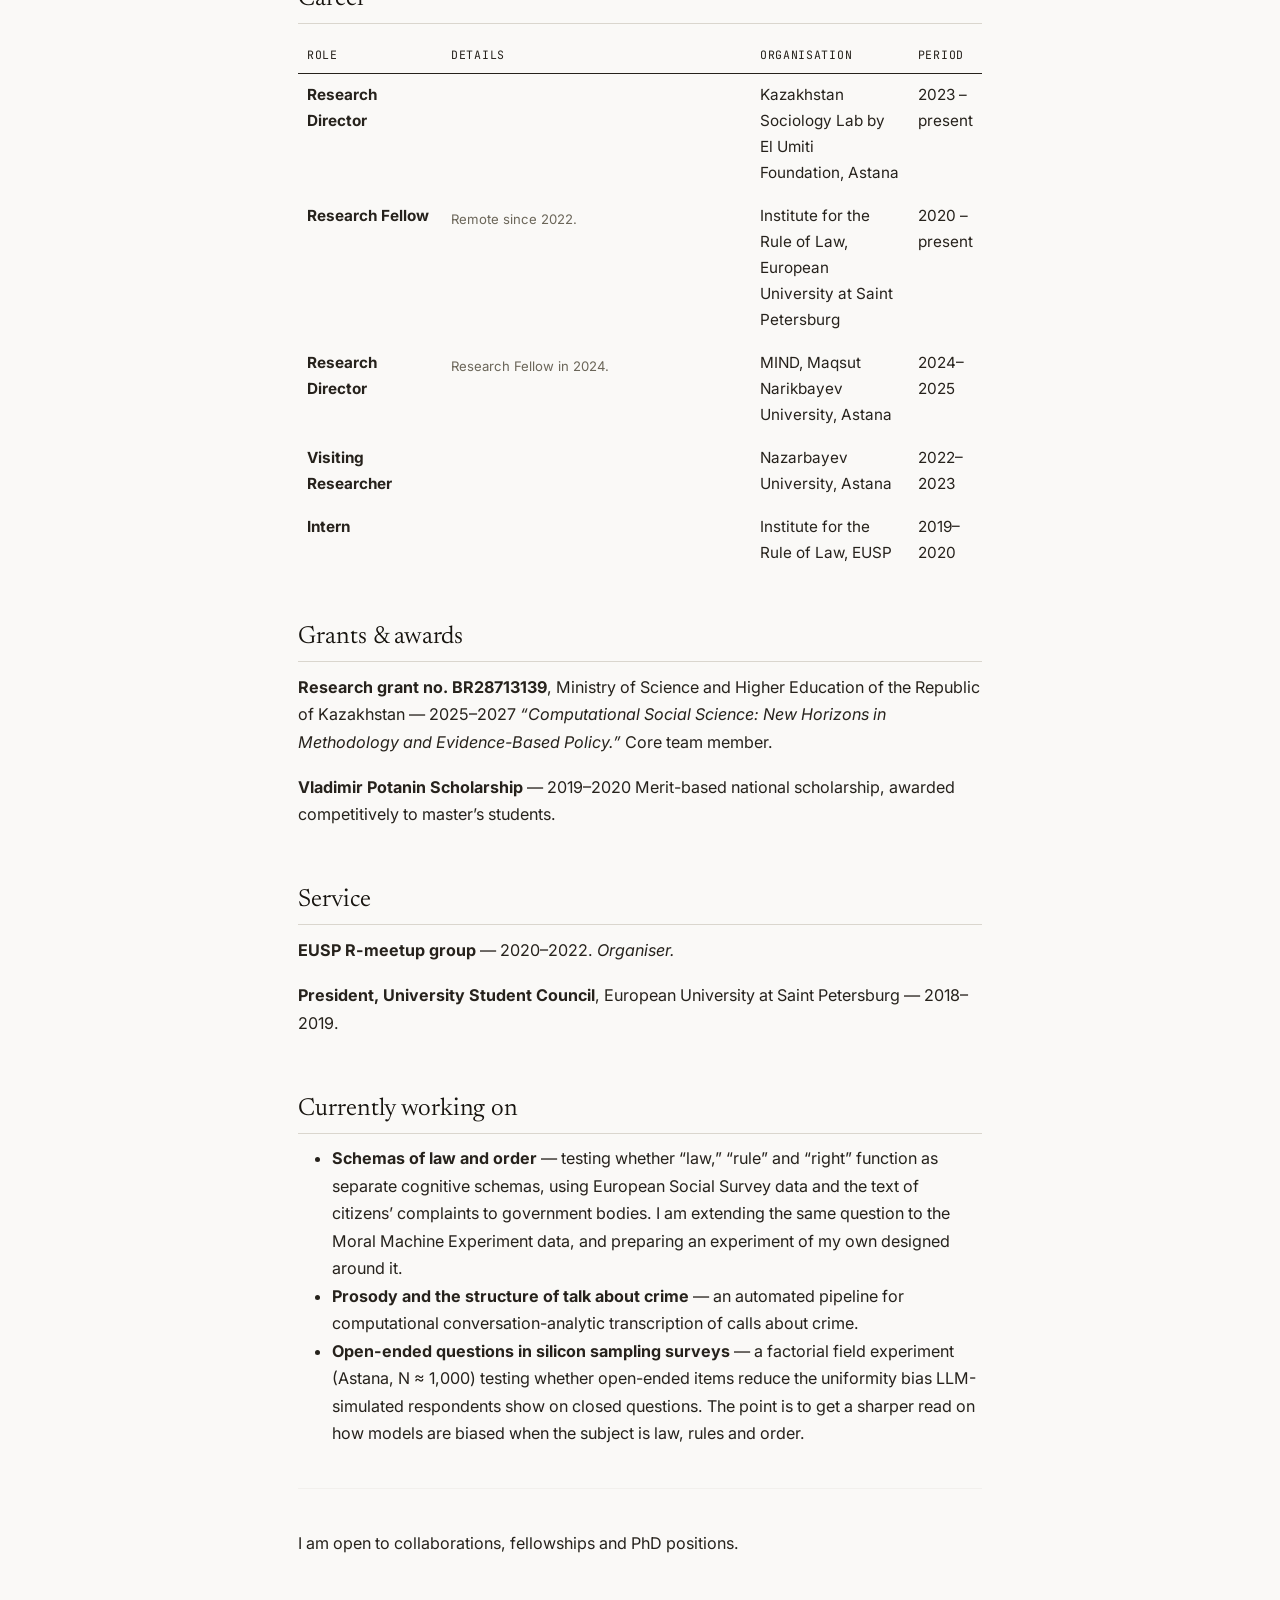
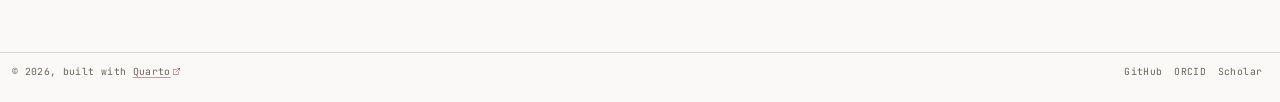
==== commit 0f8b950e: "Deploying to gh-pages from @ serebrennikov-dmtr/serebrennikov-dmtr.github.io@1d501770e53d7e1b1b486cd" ====
--- a/index.html
+++ b/index.html
@@ -213,7 +213,7 @@
 <p>Research fellow, <a href="https://enforce.spb.ru/en/">Institute for the Rule of Law</a>, European University at Saint Petersburg</p>
 <p><strong>Based in</strong> Astana, Kazakhstan</p>
 <p><strong>Contact</strong></p>
-<p><a href="mailto:d_serebrennikov@kazsoclab.kz">d_serebrennikov@kazsoclab.kz</a></p>
+<p><a href="mailto:serebrennikov.dmtr@kazsoclab.kz">serebrennikov.dmtr@kazsoclab.kz</a></p>
 <p><a href="mailto:serebrennikov.dmtr@gmail.com">serebrennikov.dmtr@gmail.com</a></p>
 <p><a href="https://orcid.org/0000-0002-2574-3842">ORCID 0000-0002-2574-3842</a></p>
 <p><a href="https://scholar.google.ru/citations?user=7AMjvF8AAAAJ">Google Scholar</a></p>
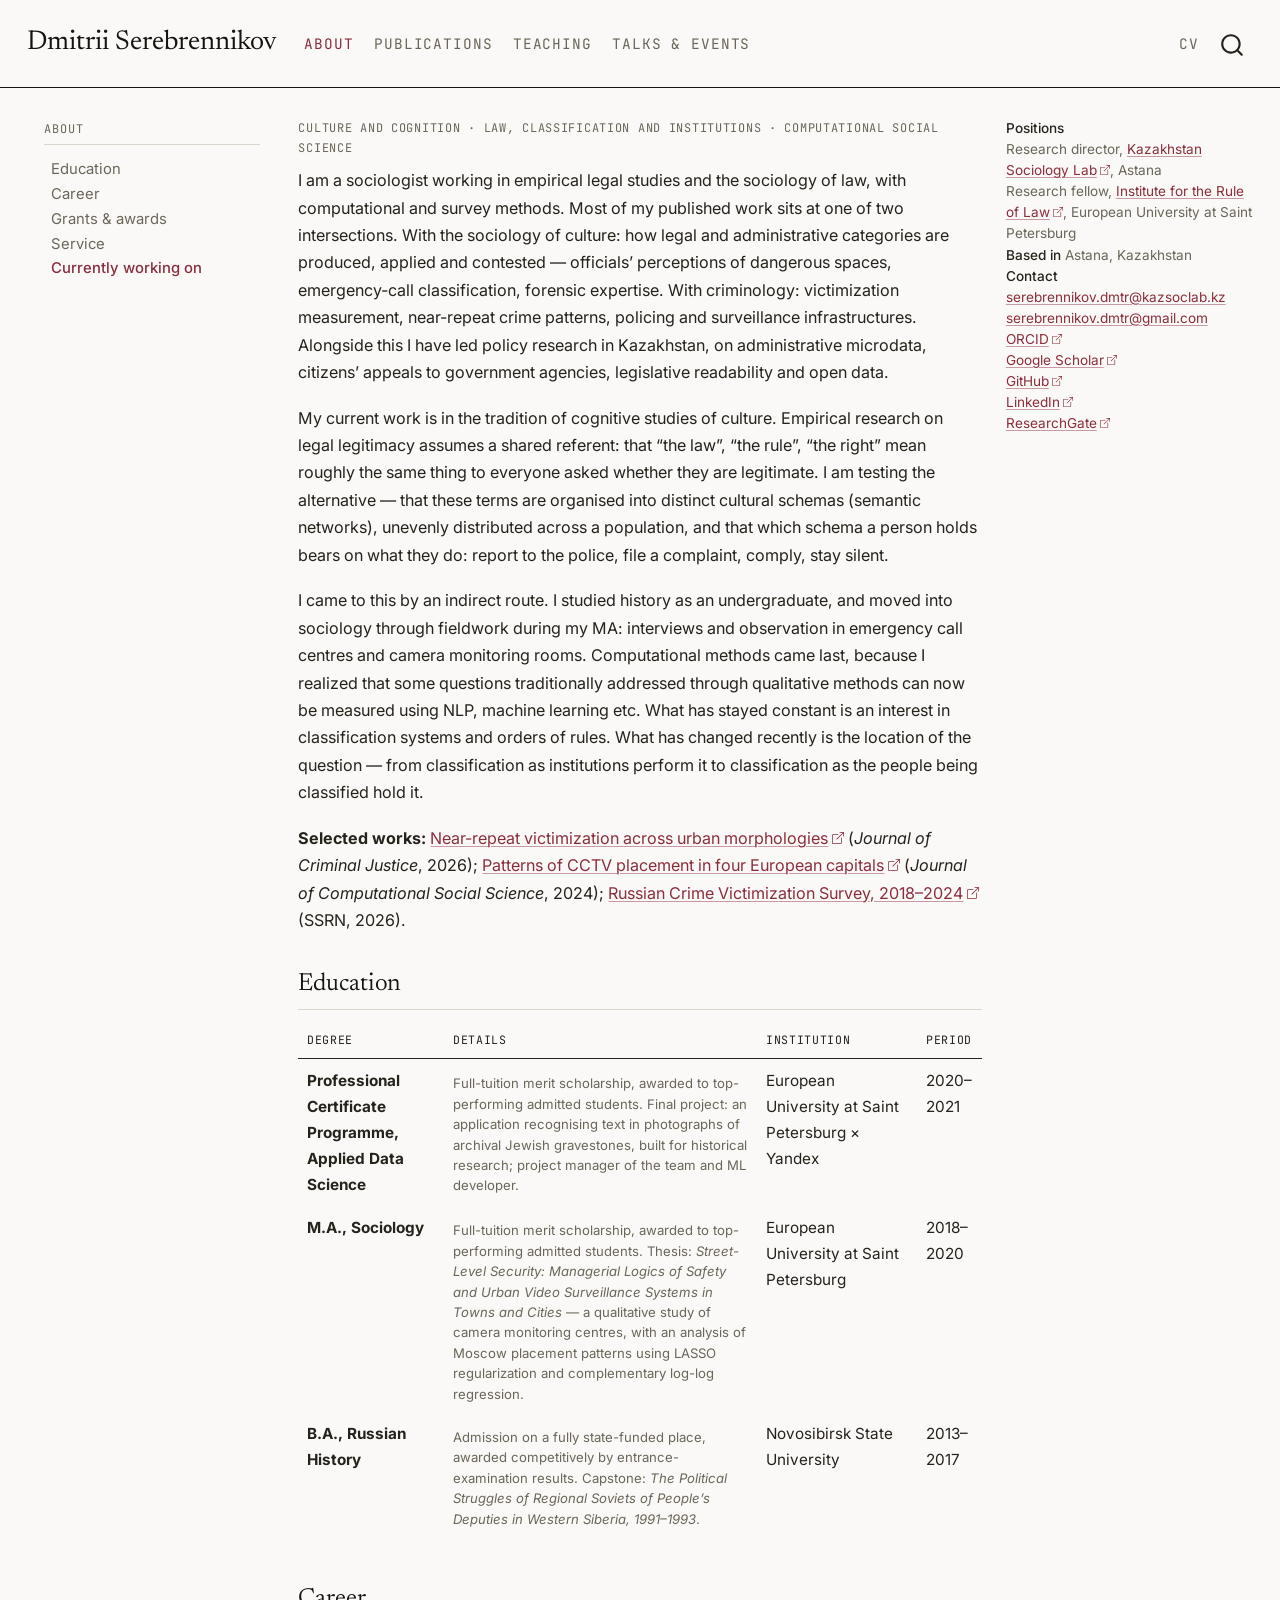
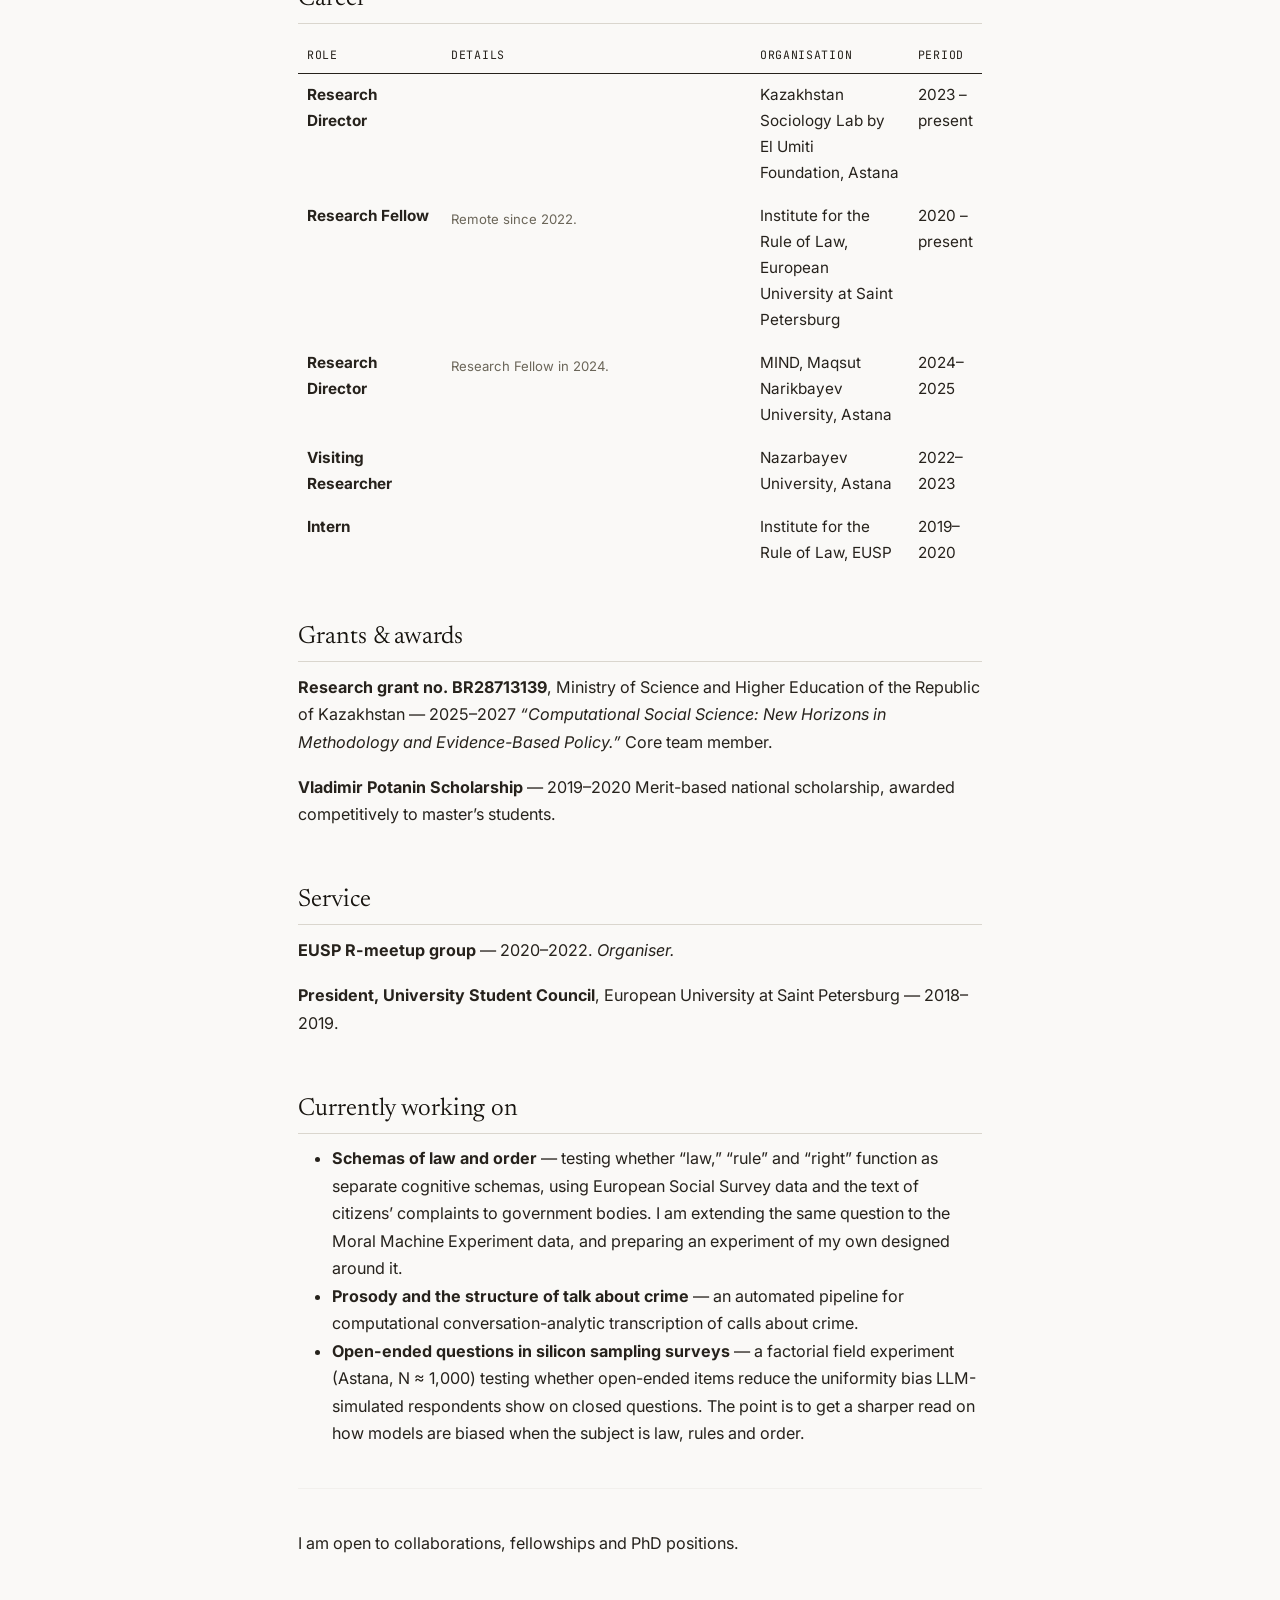
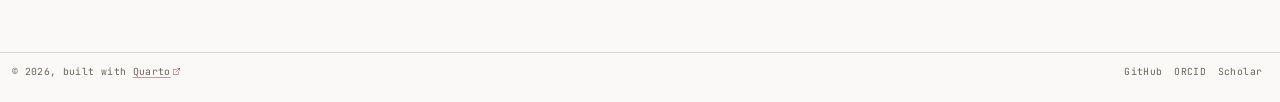
==== commit eb8d0dde: "Deploying to gh-pages from @ serebrennikov-dmtr/serebrennikov-dmtr.github.io@ddc73a655620cd7dcc043b0" ====
--- a/index.html
+++ b/index.html
@@ -215,7 +215,7 @@
 <p><strong>Contact</strong></p>
 <p><a href="mailto:serebrennikov.dmtr@kazsoclab.kz">serebrennikov.dmtr@kazsoclab.kz</a></p>
 <p><a href="mailto:serebrennikov.dmtr@gmail.com">serebrennikov.dmtr@gmail.com</a></p>
-<p><a href="https://orcid.org/0000-0002-2574-3842">ORCID 0000-0002-2574-3842</a></p>
+<p><a href="https://orcid.org/0000-0002-2574-3842">ORCID</a></p>
 <p><a href="https://scholar.google.ru/citations?user=7AMjvF8AAAAJ">Google Scholar</a></p>
 <p><a href="https://github.com/serebrennikov-dmtr">GitHub</a></p>
 <p><a href="https://www.linkedin.com/in/dmitrii-serebrennikov">LinkedIn</a></p>
